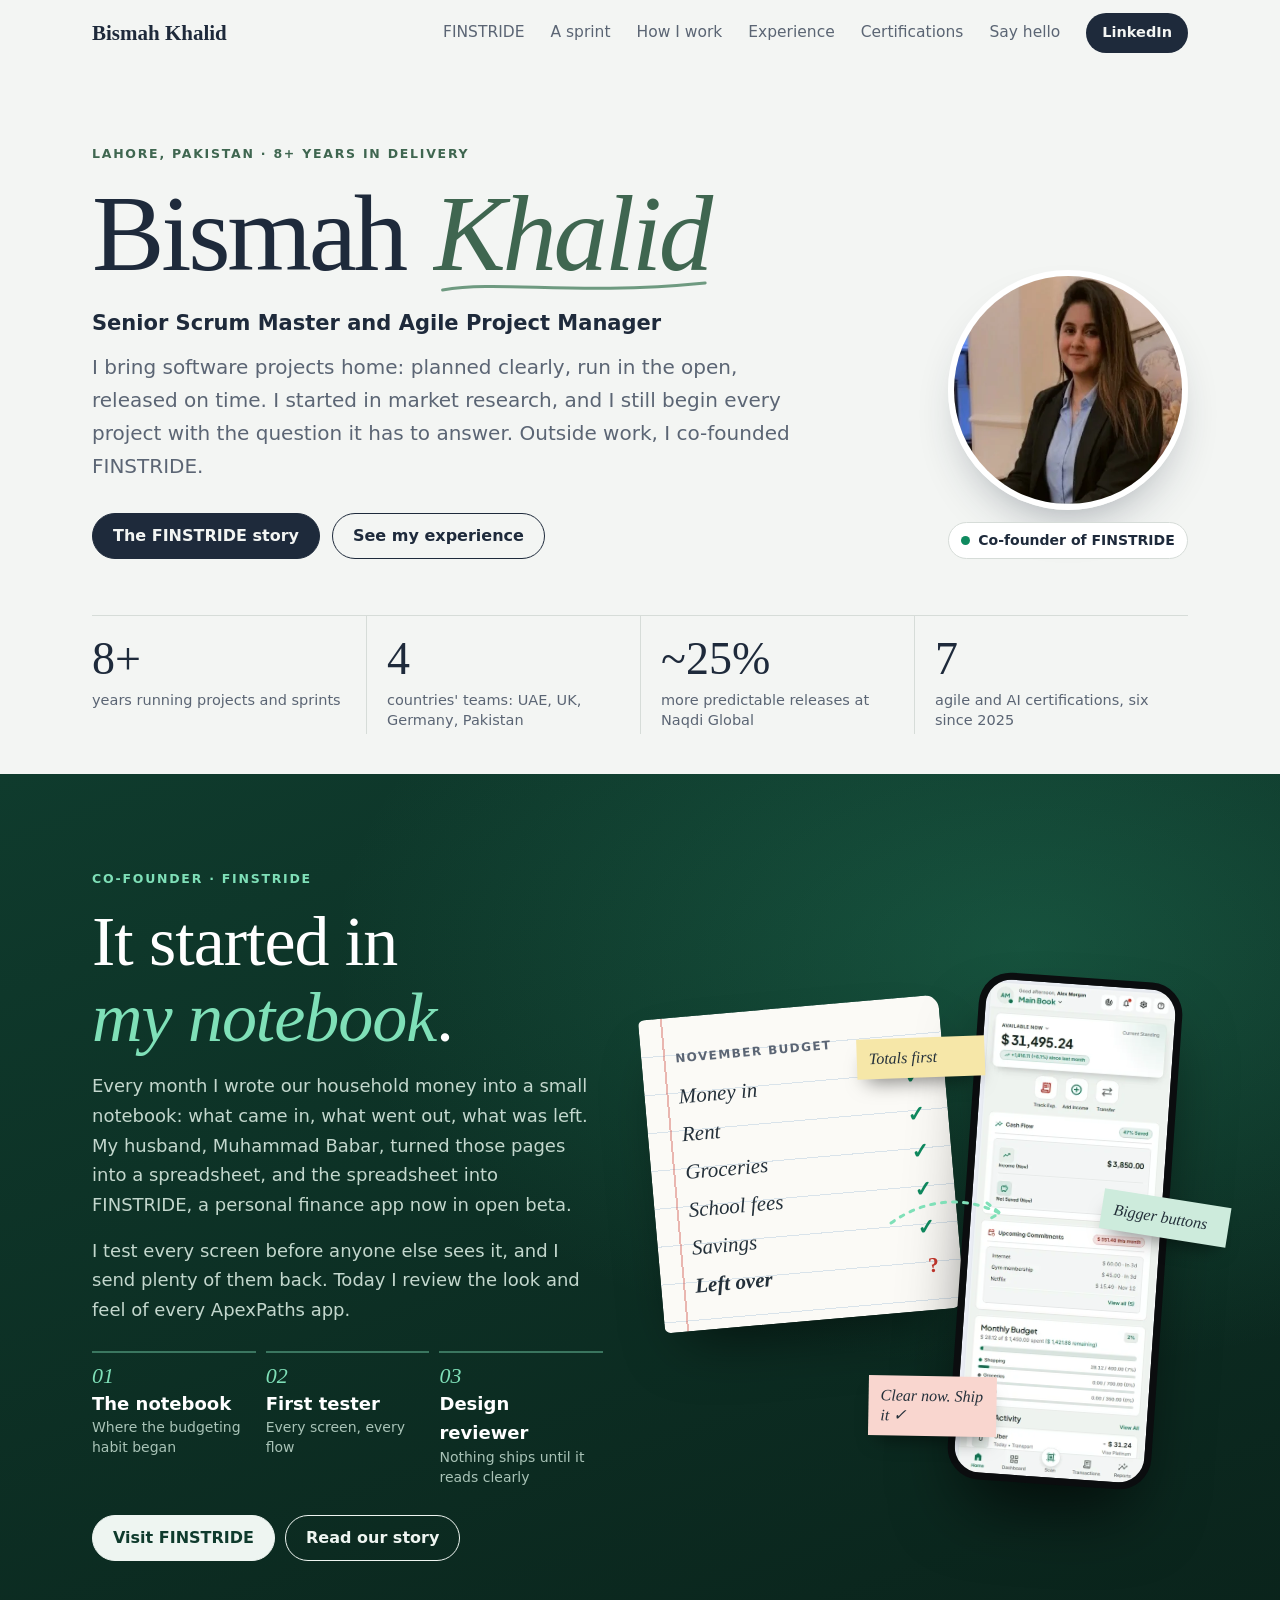
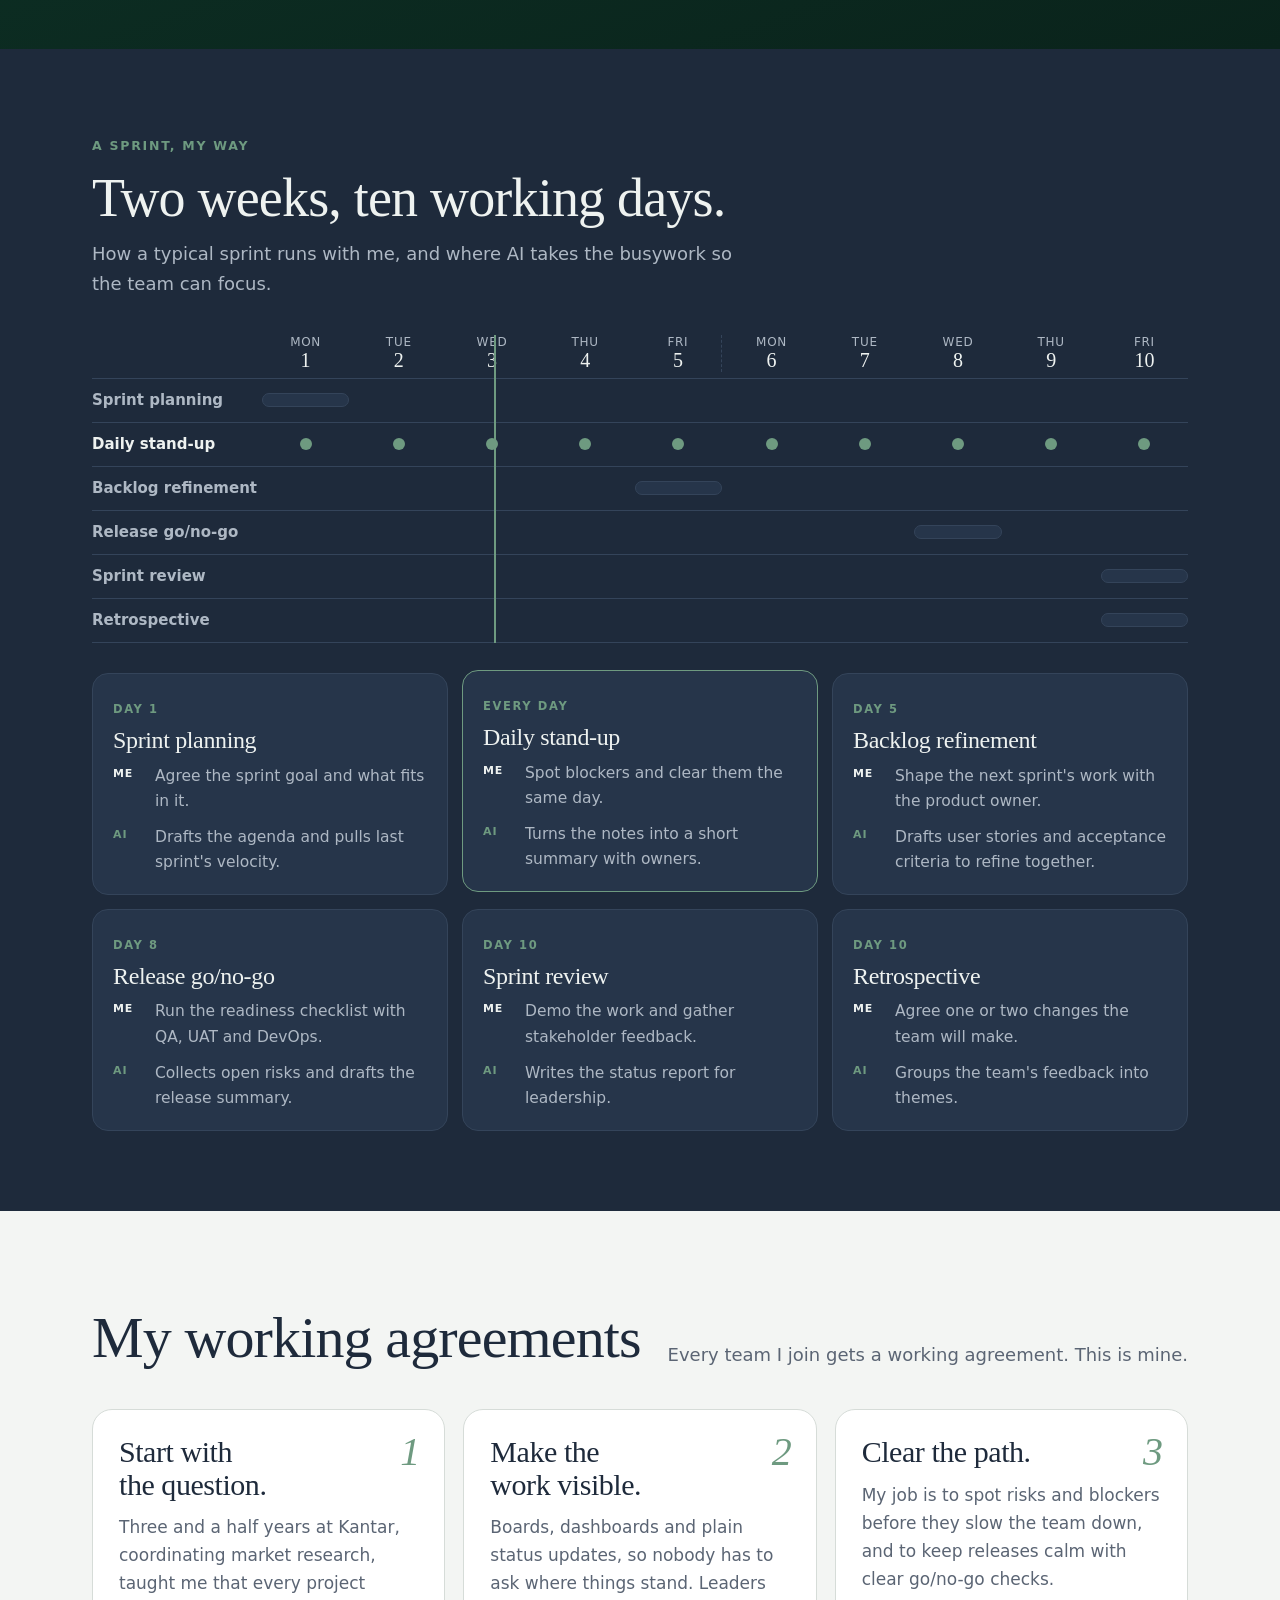
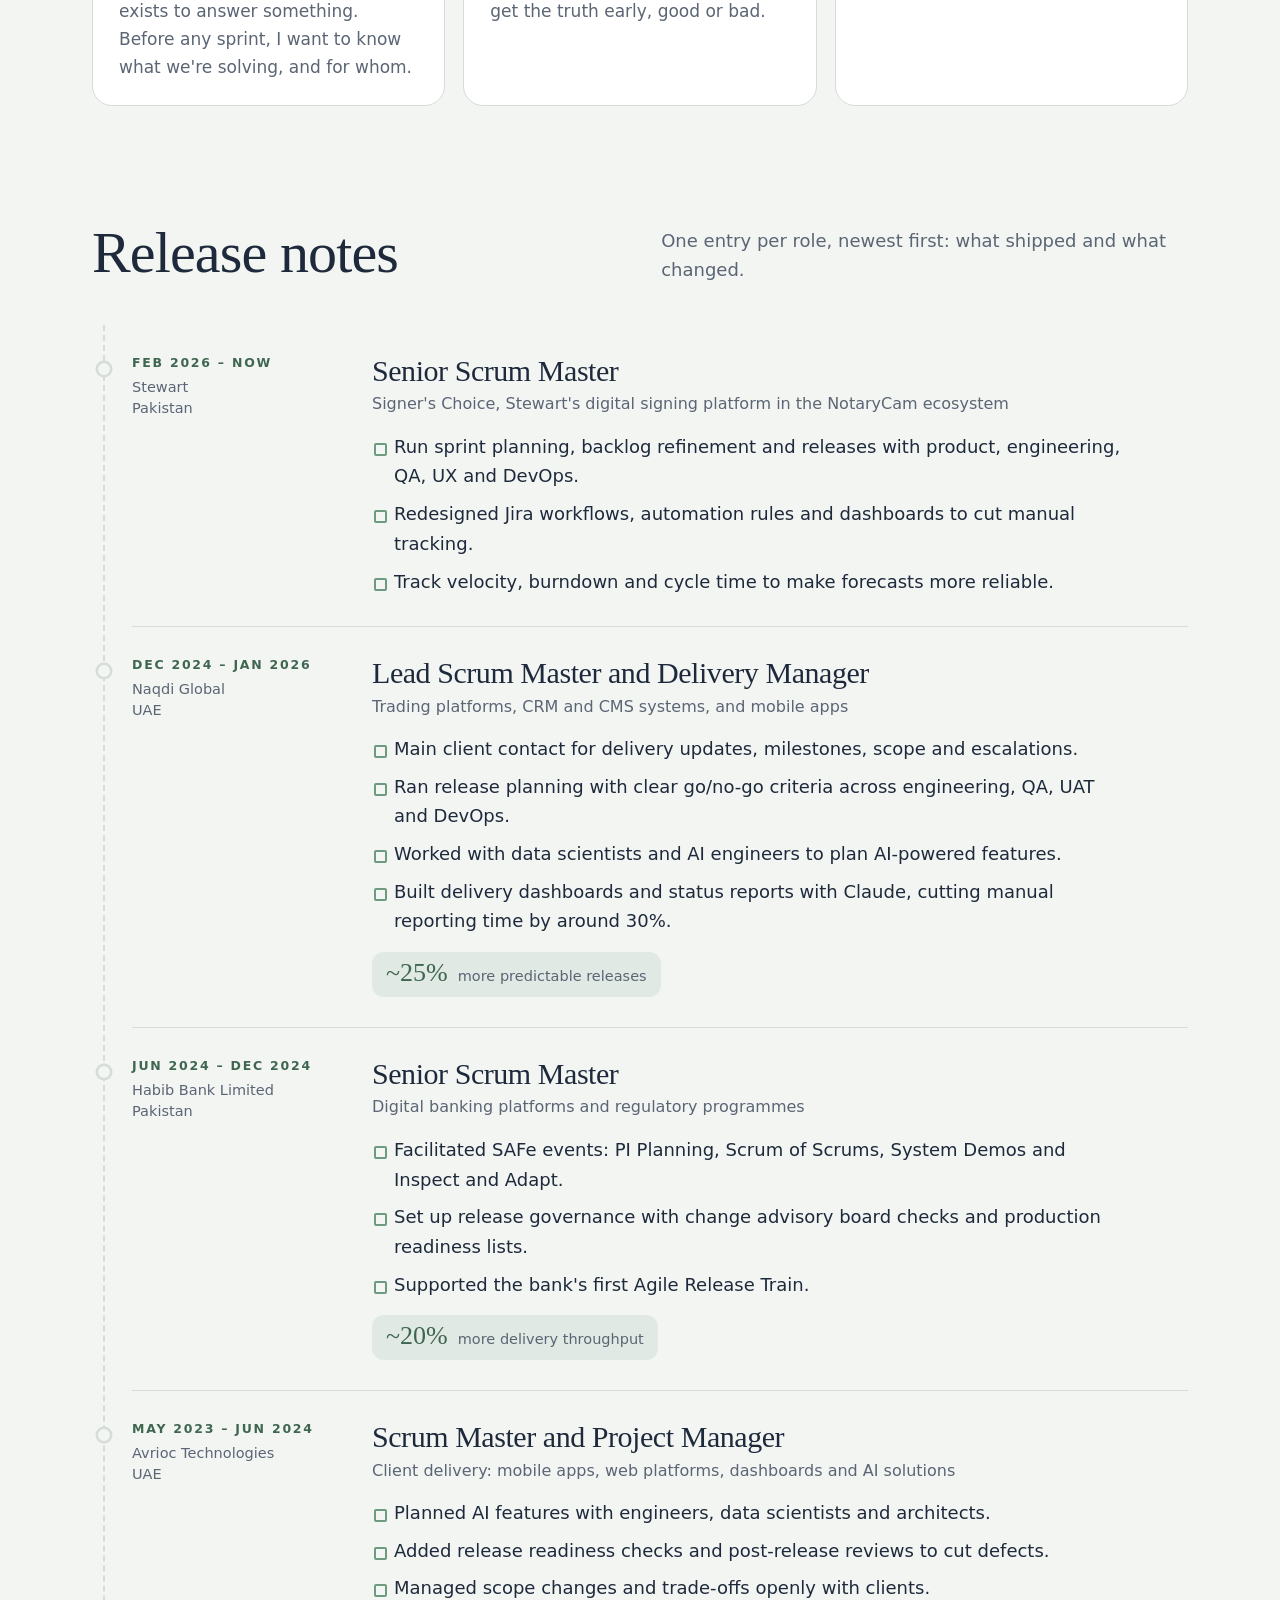
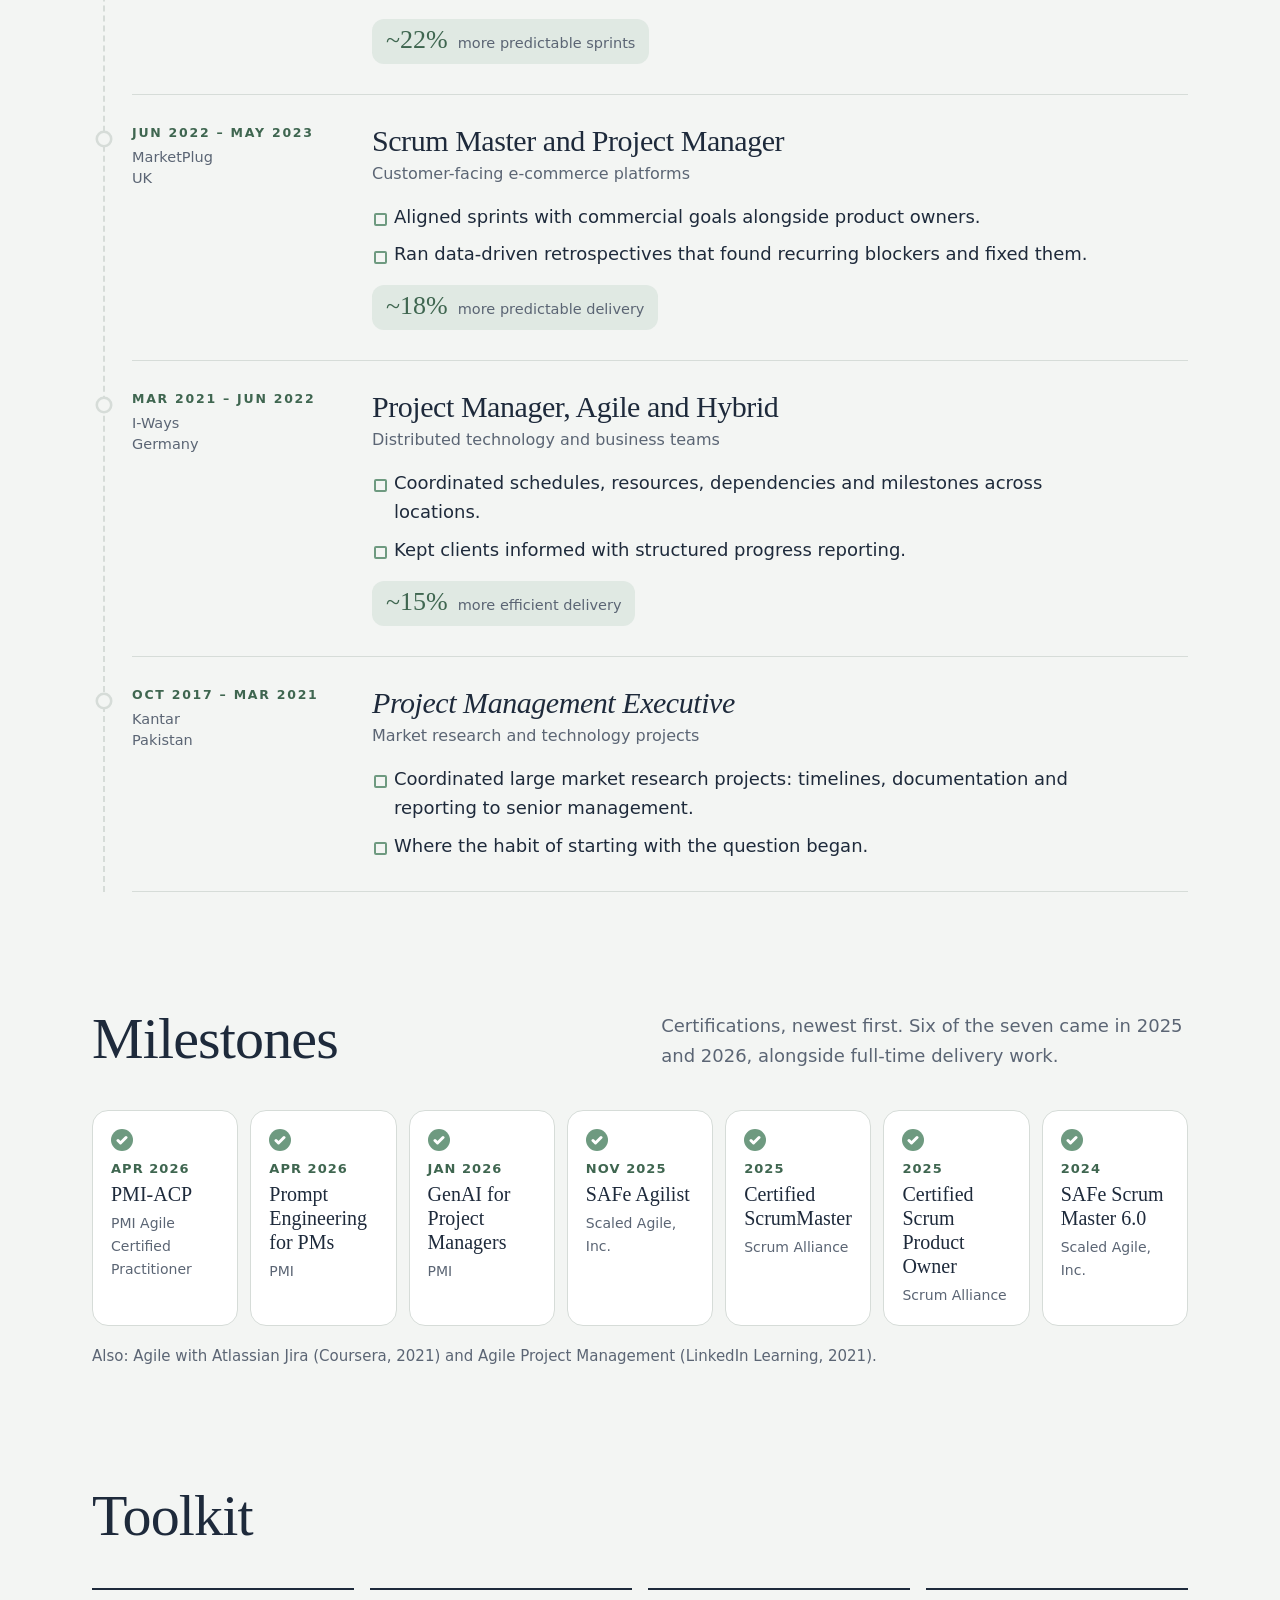
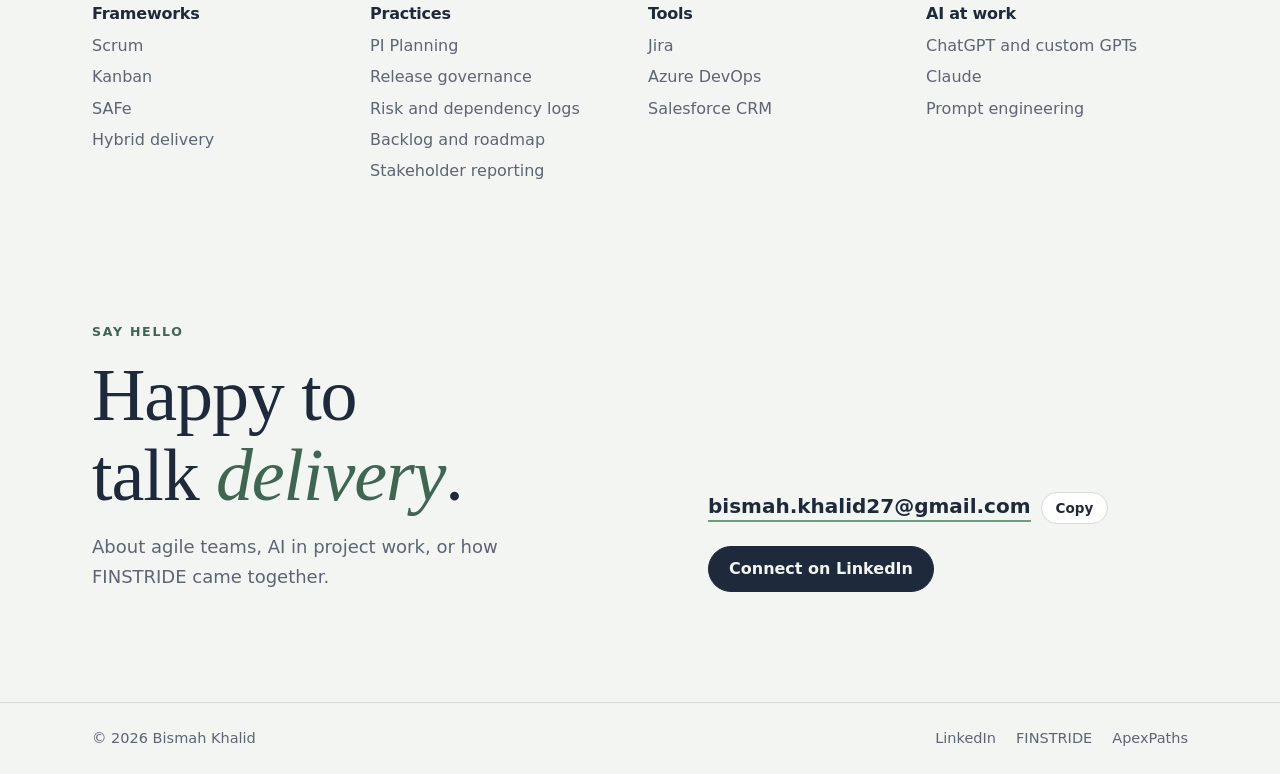
==== index.html @ 88c547c7 "Version 1.0" ====
<!doctype html><html lang="en"><head>
<meta charset="utf-8">
<meta name="viewport" content="width=device-width, initial-scale=1">
<meta http-equiv="Content-Security-Policy" content="default-src 'self'; img-src 'self' data:; style-src 'self' 'unsafe-inline' https://fonts.googleapis.com; font-src https://fonts.gstatic.com; script-src 'self'; base-uri 'none'; form-action 'none'">
<meta name="referrer" content="strict-origin-when-cross-origin">
<title>Bismah Khalid · Senior Scrum Master and Agile Project Manager</title>
<meta name="description" content="Senior Scrum Master and Agile Project Manager with 8+ years delivering software projects for teams in the UAE, UK, Germany and Pakistan. Co-founder of FINSTRIDE.">
<link rel="canonical" href="https://bismahkhalid.github.io/">
<meta property="og:type" content="profile">
<meta property="og:title" content="Bismah Khalid · Senior Scrum Master and Agile Project Manager">
<meta property="og:description" content="Senior Scrum Master and Agile Project Manager with 8+ years delivering software projects for teams in the UAE, UK, Germany and Pakistan. Co-founder of FINSTRIDE.">
<meta property="og:url" content="https://bismahkhalid.github.io/">
<meta property="og:image" content="https://bismahkhalid.github.io/img/bismah.webp">
<meta property="og:image:alt" content="Bismah Khalid">
<meta name="twitter:card" content="summary">
<link rel="icon" type="image/svg+xml" href="/favicon.svg">
<link rel="preconnect" href="https://fonts.googleapis.com">
<link href="https://fonts.googleapis.com/css2?family=Newsreader:opsz,wght@6..72,400..700&family=Source+Sans+3:wght@400..700&display=swap" rel="stylesheet">
<link rel="stylesheet" href="/css/site.css?v=2">
<script type="application/ld+json">{"@context":"https://schema.org","@type":"Person","name":"Bismah Khalid","jobTitle":"Senior Scrum Master and Agile Project Manager","url":"https://bismahkhalid.github.io/","address":{"@type":"PostalAddress","addressLocality":"Lahore","addressCountry":"PK"},"sameAs":["https://www.linkedin.com/in/bismah-khalid","https://apexpaths.co"]}</script>
</head>
<body>
<a class="skip" href="#top">Skip to content</a>
<header class="nav" id="nav"><div class="wrap">
  <a class="me" href="#top">Bismah Khalid</a>
  <nav class="links" aria-label="Main">
    <a href="#finstride">FINSTRIDE</a><a href="#sprint">A sprint</a><a href="#how">How I work</a><a href="#roles">Experience</a><a href="#milestones">Certifications</a><a href="#contact">Say hello</a>
    <a class="pill" href="https://www.linkedin.com/in/bismah-khalid" target="_blank" rel="noopener">LinkedIn</a>
  </nav>
</div></header>

<main id="top">
<section class="hero"><div class="wrap">
  <div class="hero-grid">
    <div>
      <span class="lab eyebrow">Lahore, Pakistan · 8+ years in delivery</span>
      <h1><span class="w"><span>Bismah</span></span> <span class="w w2"><em>Khalid</em><svg class="pen" viewBox="0 0 300 24" aria-hidden="true" preserveAspectRatio="none"><path d="M4 16 C70 6 150 22 296 9"/></svg></span></h1>
      <div class="role">Senior Scrum Master and Agile Project Manager</div>
      <p class="lede">I bring software projects home: planned clearly, run in the open, released on time. I started in market research, and I still begin every project with the question it has to answer. Outside work, I co-founded FINSTRIDE.</p>
      <div class="cta"><a class="btn solid" href="#finstride">The FINSTRIDE story</a><a class="btn" href="#roles">See my experience</a></div>
    </div>
    <figure class="portrait"><img src="/img/bismah.webp" alt="Bismah Khalid" width="400" height="400"><figcaption><a class="cof" href="#finstride"><i></i>Co-founder of FINSTRIDE</a></figcaption></figure>
  </div>
  <div class="stats">
    <div class="stat"><b data-n="8" data-suf="+">8+</b><span>years running projects and sprints</span></div>
    <div class="stat"><b data-n="4">4</b><span>countries' teams: UAE, UK, Germany, Pakistan</span></div>
    <div class="stat"><b data-n="25" data-pre="~" data-suf="%">~25%</b><span>more predictable releases at Naqdi Global</span></div>
    <div class="stat"><b data-n="7">7</b><span>agile and AI certifications, six since 2025</span></div>
  </div>
</div></section>

<section class="spot watch" id="finstride"><div class="wrap">
  <div class="spot-grid">
    <div class="spot-txt">
      <span class="lab">Co-founder · FINSTRIDE</span>
      <h2>It started in <em>my notebook</em>.</h2>
      <p>Every month I wrote our household money into a small notebook: what came in, what went out, what was left. My husband, Muhammad Babar, turned those pages into a spreadsheet, and the spreadsheet into FINSTRIDE, a personal finance app now in open beta.</p>
      <p>I test every screen before anyone else sees it, and I send plenty of them back. Today I review the look and feel of every ApexPaths app.</p>
      <ol class="steps">
        <li><b>The notebook</b><span>Where the budgeting habit began</span></li>
        <li><b>First tester</b><span>Every screen, every flow</span></li>
        <li><b>Design reviewer</b><span>Nothing ships until it reads clearly</span></li>
      </ol>
      <div class="row"><a class="btn light solid" href="https://apexpaths.co/finstride" target="_blank" rel="noopener">Visit FINSTRIDE</a><a class="btn light" href="https://apexpaths.co/story" target="_blank" rel="noopener">Read our story</a></div>
    </div>
    <div class="scene" aria-label="A handwritten budget notebook next to the FINSTRIDE app with review notes">
      <div class="page">
        <span class="pt">November budget</span>
        <div class="ln"><span>Money in</span><span>✓</span></div>
        <div class="ln"><span>Rent</span><span>✓</span></div>
        <div class="ln"><span>Groceries</span><span>✓</span></div>
        <div class="ln"><span>School fees</span><span>✓</span></div>
        <div class="ln"><span>Savings</span><span>✓</span></div>
        <div class="ln tot"><span>Left over</span><span>?</span></div>
      </div>
      <div class="arrow" aria-hidden="true"><svg viewBox="0 0 120 40"><path d="M4 30 C40 4 80 4 112 20"/><path d="M100 10 L113 20 L99 28"/></svg></div>
      <div class="ph"><img src="/img/phone.webp" alt="FINSTRIDE home screen on a phone" width="420" height="1093" loading="lazy">
        <span class="st s1">Totals first</span>
        <span class="st s2">Bigger buttons</span>
        <span class="st s3">Clear now. Ship it ✓</span>
      </div>
    </div>
  </div>
</div></section>

<section class="sprint-band watch" id="sprint"><div class="wrap">
  <span class="lab eyebrow">A sprint, my way</span>
  <h2>Two weeks, ten working days.</h2>
  <p class="lead">How a typical sprint runs with me, and where AI takes the busywork so the team can focus.</p>
  <div class="track" aria-hidden="true">
    <div class="days"><span class="tl"></span><div class="tcells"><span>Mon<b>1</b></span><span>Tue<b>2</b></span><span>Wed<b>3</b></span><span>Thu<b>4</b></span><span>Fri<b>5</b></span><span>Mon<b>6</b></span><span>Tue<b>7</b></span><span>Wed<b>8</b></span><span>Thu<b>9</b></span><span>Fri<b>10</b></span></div></div>
    <div class="trow" data-k="plan" data-from="1" data-to="1"><span class="tl">Sprint planning</span><div class="tcells"><i class="bar" style="grid-column:1/2"></i></div></div>
<div class="trow" data-k="stand" data-from="1" data-to="10"><span class="tl">Daily stand-up</span><div class="tcells"><i class="dot" style="grid-column:1"></i><i class="dot" style="grid-column:2"></i><i class="dot" style="grid-column:3"></i><i class="dot" style="grid-column:4"></i><i class="dot" style="grid-column:5"></i><i class="dot" style="grid-column:6"></i><i class="dot" style="grid-column:7"></i><i class="dot" style="grid-column:8"></i><i class="dot" style="grid-column:9"></i><i class="dot" style="grid-column:10"></i></div></div>
<div class="trow" data-k="refine" data-from="5" data-to="5"><span class="tl">Backlog refinement</span><div class="tcells"><i class="bar" style="grid-column:5/6"></i></div></div>
<div class="trow" data-k="release" data-from="8" data-to="8"><span class="tl">Release go/no-go</span><div class="tcells"><i class="bar" style="grid-column:8/9"></i></div></div>
<div class="trow" data-k="review" data-from="10" data-to="10"><span class="tl">Sprint review</span><div class="tcells"><i class="bar" style="grid-column:10/11"></i></div></div>
<div class="trow" data-k="retro" data-from="10" data-to="10"><span class="tl">Retrospective</span><div class="tcells"><i class="bar" style="grid-column:10/11"></i></div></div>
    <div class="now" id="now"></div>
  </div>
  <div class="evs">
<article class="ev" data-k="plan"><span class="lab">Day 1</span><h3>Sprint planning</h3><p><b>Me</b>Agree the sprint goal and what fits in it.</p><p class="ai"><b>AI</b>Drafts the agenda and pulls last sprint's velocity.</p></article>
<article class="ev" data-k="stand"><span class="lab">Every day</span><h3>Daily stand-up</h3><p><b>Me</b>Spot blockers and clear them the same day.</p><p class="ai"><b>AI</b>Turns the notes into a short summary with owners.</p></article>
<article class="ev" data-k="refine"><span class="lab">Day 5</span><h3>Backlog refinement</h3><p><b>Me</b>Shape the next sprint's work with the product owner.</p><p class="ai"><b>AI</b>Drafts user stories and acceptance criteria to refine together.</p></article>
<article class="ev" data-k="release"><span class="lab">Day 8</span><h3>Release go/no-go</h3><p><b>Me</b>Run the readiness checklist with QA, UAT and DevOps.</p><p class="ai"><b>AI</b>Collects open risks and drafts the release summary.</p></article>
<article class="ev" data-k="review"><span class="lab">Day 10</span><h3>Sprint review</h3><p><b>Me</b>Demo the work and gather stakeholder feedback.</p><p class="ai"><b>AI</b>Writes the status report for leadership.</p></article>
<article class="ev" data-k="retro"><span class="lab">Day 10</span><h3>Retrospective</h3><p><b>Me</b>Agree one or two changes the team will make.</p><p class="ai"><b>AI</b>Groups the team's feedback into themes.</p></article>
  </div>
</div></section>

<section class="sec" id="how"><div class="wrap">
  <div class="sec-head"><h2>My working agreements</h2><p>Every team I join gets a working agreement. This is mine.</p></div>
  <div class="agree">
    <div class="ag reveal"><h3>Start with the question.</h3><p>Three and a half years at Kantar, coordinating market research, taught me that every project exists to answer something. Before any sprint, I want to know what we're solving, and for whom.</p></div>
    <div class="ag reveal"><h3>Make the work visible.</h3><p>Boards, dashboards and plain status updates, so nobody has to ask where things stand. Leaders get the truth early, good or bad.</p></div>
    <div class="ag reveal"><h3>Clear the path.</h3><p>My job is to spot risks and blockers before they slow the team down, and to keep releases calm with clear go/no-go checks.</p></div>
  </div>
</div></section>

<section class="sec" id="roles"><div class="wrap">
  <div class="sec-head"><h2>Release notes</h2><p>One entry per role, newest first: what shipped and what changed.</p></div>
  <div class="rel" id="rel"><div class="rail-fill" id="relFill"></div>
    <article class="r reveal"><span class="mk"></span><div class="when"><span class="lab">Feb 2026 – now</span><small>Stewart<br>Pakistan</small></div><div>
      <h3>Senior Scrum Master</h3><div class="co">Signer's Choice, Stewart's digital signing platform in the NotaryCam ecosystem</div>
      <ul><li>Run sprint planning, backlog refinement and releases with product, engineering, QA, UX and DevOps.</li><li>Redesigned Jira workflows, automation rules and dashboards to cut manual tracking.</li><li>Track velocity, burndown and cycle time to make forecasts more reliable.</li></ul></div></article>
    <article class="r reveal"><span class="mk"></span><div class="when"><span class="lab">Dec 2024 – Jan 2026</span><small>Naqdi Global<br>UAE</small></div><div>
      <h3>Lead Scrum Master and Delivery Manager</h3><div class="co">Trading platforms, CRM and CMS systems, and mobile apps</div>
      <ul><li>Main client contact for delivery updates, milestones, scope and escalations.</li><li>Ran release planning with clear go/no-go criteria across engineering, QA, UAT and DevOps.</li><li>Worked with data scientists and AI engineers to plan AI-powered features.</li><li>Built delivery dashboards and status reports with Claude, cutting manual reporting time by around 30%.</li></ul>
      <div class="out"><b>~25%</b><span>more predictable releases</span></div></div></article>
    <article class="r reveal"><span class="mk"></span><div class="when"><span class="lab">Jun 2024 – Dec 2024</span><small>Habib Bank Limited<br>Pakistan</small></div><div>
      <h3>Senior Scrum Master</h3><div class="co">Digital banking platforms and regulatory programmes</div>
      <ul><li>Facilitated SAFe events: PI Planning, Scrum of Scrums, System Demos and Inspect and Adapt.</li><li>Set up release governance with change advisory board checks and production readiness lists.</li><li>Supported the bank's first Agile Release Train.</li></ul>
      <div class="out"><b>~20%</b><span>more delivery throughput</span></div></div></article>
    <article class="r reveal"><span class="mk"></span><div class="when"><span class="lab">May 2023 – Jun 2024</span><small>Avrioc Technologies<br>UAE</small></div><div>
      <h3>Scrum Master and Project Manager</h3><div class="co">Client delivery: mobile apps, web platforms, dashboards and AI solutions</div>
      <ul><li>Planned AI features with engineers, data scientists and architects.</li><li>Added release readiness checks and post-release reviews to cut defects.</li><li>Managed scope changes and trade-offs openly with clients.</li></ul>
      <div class="out"><b>~22%</b><span>more predictable sprints</span></div></div></article>
    <article class="r reveal"><span class="mk"></span><div class="when"><span class="lab">Jun 2022 – May 2023</span><small>MarketPlug<br>UK</small></div><div>
      <h3>Scrum Master and Project Manager</h3><div class="co">Customer-facing e-commerce platforms</div>
      <ul><li>Aligned sprints with commercial goals alongside product owners.</li><li>Ran data-driven retrospectives that found recurring blockers and fixed them.</li></ul>
      <div class="out"><b>~18%</b><span>more predictable delivery</span></div></div></article>
    <article class="r reveal"><span class="mk"></span><div class="when"><span class="lab">Mar 2021 – Jun 2022</span><small>I-Ways<br>Germany</small></div><div>
      <h3>Project Manager, Agile and Hybrid</h3><div class="co">Distributed technology and business teams</div>
      <ul><li>Coordinated schedules, resources, dependencies and milestones across locations.</li><li>Kept clients informed with structured progress reporting.</li></ul>
      <div class="out"><b>~15%</b><span>more efficient delivery</span></div></div></article>
    <article class="r root reveal"><span class="mk"></span><div class="when"><span class="lab">Oct 2017 – Mar 2021</span><small>Kantar<br>Pakistan</small></div><div>
      <h3>Project Management Executive</h3><div class="co">Market research and technology projects</div>
      <ul><li>Coordinated large market research projects: timelines, documentation and reporting to senior management.</li><li>Where the habit of starting with the question began.</li></ul></div></article>
  </div>
</div></section>

<section class="sec" id="milestones"><div class="wrap">
  <div class="sec-head"><h2>Milestones</h2><p>Certifications, newest first. Six of the seven came in 2025 and 2026, alongside full-time delivery work.</p></div>
  <div class="ms watch">
    <div class="m"><span class="chk"><svg viewBox="0 0 12 12"><path d="M2 6.5l2.5 2.5L10 3.5"/></svg></span><span class="yr">APR 2026</span><strong>PMI-ACP</strong><span>PMI Agile Certified Practitioner</span></div>
    <div class="m"><span class="chk"><svg viewBox="0 0 12 12"><path d="M2 6.5l2.5 2.5L10 3.5"/></svg></span><span class="yr">APR 2026</span><strong>Prompt Engineering for PMs</strong><span>PMI</span></div>
    <div class="m"><span class="chk"><svg viewBox="0 0 12 12"><path d="M2 6.5l2.5 2.5L10 3.5"/></svg></span><span class="yr">JAN 2026</span><strong>GenAI for Project Managers</strong><span>PMI</span></div>
    <div class="m"><span class="chk"><svg viewBox="0 0 12 12"><path d="M2 6.5l2.5 2.5L10 3.5"/></svg></span><span class="yr">NOV 2025</span><strong>SAFe Agilist</strong><span>Scaled Agile, Inc.</span></div>
    <div class="m"><span class="chk"><svg viewBox="0 0 12 12"><path d="M2 6.5l2.5 2.5L10 3.5"/></svg></span><span class="yr">2025</span><strong>Certified ScrumMaster</strong><span>Scrum Alliance</span></div>
    <div class="m"><span class="chk"><svg viewBox="0 0 12 12"><path d="M2 6.5l2.5 2.5L10 3.5"/></svg></span><span class="yr">2025</span><strong>Certified Scrum Product Owner</strong><span>Scrum Alliance</span></div>
    <div class="m"><span class="chk"><svg viewBox="0 0 12 12"><path d="M2 6.5l2.5 2.5L10 3.5"/></svg></span><span class="yr">2024</span><strong>SAFe Scrum Master 6.0</strong><span>Scaled Agile, Inc.</span></div>
  </div>
  <p class="more-c">Also: Agile with Atlassian Jira (Coursera, 2021) and Agile Project Management (LinkedIn Learning, 2021).</p>
</div></section>

<section class="sec" id="toolkit"><div class="wrap">
  <div class="sec-head"><h2>Toolkit</h2></div>
  <div class="tools reveal">
    <div><h3>Frameworks</h3><ul><li>Scrum</li><li>Kanban</li><li>SAFe</li><li>Hybrid delivery</li></ul></div>
    <div><h3>Practices</h3><ul><li>PI Planning</li><li>Release governance</li><li>Risk and dependency logs</li><li>Backlog and roadmap</li><li>Stakeholder reporting</li></ul></div>
    <div><h3>Tools</h3><ul><li>Jira</li><li>Azure DevOps</li><li>Salesforce CRM</li></ul></div>
    <div><h3>AI at work</h3><ul><li>ChatGPT and custom GPTs</li><li>Claude</li><li>Prompt engineering</li></ul></div>
  </div>
</div></section>

<section class="contact" id="contact"><div class="wrap grid">
  <div>
    <span class="lab eyebrow">Say hello</span>
    <h2>Happy to talk <em>delivery</em>.</h2>
    <p>About agile teams, AI in project work, or how FINSTRIDE came together.</p>
  </div>
  <div>
    <div class="mail"><code id="mail">bismah.khalid27@gmail.com</code><button class="copy" id="copy" type="button">Copy</button></div>
    <div class="row-c"><a class="btn solid" href="https://www.linkedin.com/in/bismah-khalid" target="_blank" rel="noopener">Connect on LinkedIn</a></div>
  </div>
</div></section>
</main>

<footer><div class="wrap"><span>© 2026 Bismah Khalid</span><nav><a href="https://www.linkedin.com/in/bismah-khalid" target="_blank" rel="noopener">LinkedIn</a><a href="https://apexpaths.co/finstride" target="_blank" rel="noopener">FINSTRIDE</a><a href="https://apexpaths.co" target="_blank" rel="noopener">ApexPaths</a></nav></div></footer>
<script src="/js/site.js?v=2" defer></script>
</body></html>
---- css/site.css ----
/* Layout: research notebook + delivery. Hero, FINSTRIDE spotlight, a sprint timeline, working agreements, release notes, milestones, toolkit, say hello. */
:root{
  --paper:#F3F5F3; --card:#FFFFFF; --ink:#1E2A3B; --muted:#5B6574; --line:#D6DCD8;
  --sage:#6E9A80; --sage-t:#3F6650; --tint:rgba(110,154,128,.14);
  --band:#1E2A3B; --band-ink:#EEF2F0; --band-muted:#AEB8C4; --band-line:#34445A; --band-card:#26354A;
  --fin:#0F8A5F;
  --serif:"Newsreader",Georgia,"Times New Roman",serif;
  --sans:"Source Sans 3","Segoe UI",system-ui,sans-serif;
}
@media (prefers-color-scheme:dark){:root:not([data-theme="light"]){
  --paper:#12171E; --card:#1A212B; --ink:#E7ECEA; --muted:#A4AEBA; --line:#2B3541;
  --sage:#86B399; --sage-t:#9CC7AE; --tint:rgba(134,179,153,.14);
  --band:#0C1117; --band-ink:#EEF2F0; --band-muted:#A4AEBA; --band-line:#2B3541; --band-card:#161D26;
  --fin:#34B585; color-scheme:dark}}
:root[data-theme="dark"]{
  --paper:#12171E; --card:#1A212B; --ink:#E7ECEA; --muted:#A4AEBA; --line:#2B3541;
  --sage:#86B399; --sage-t:#9CC7AE; --tint:rgba(134,179,153,.14);
  --band:#0C1117; --band-ink:#EEF2F0; --band-muted:#A4AEBA; --band-line:#2B3541; --band-card:#161D26;
  --fin:#34B585; color-scheme:dark}

body{margin:0}
[hidden]{display:none!important}
.skip{position:absolute;left:12px;top:-60px;z-index:50;background:var(--ink);color:var(--paper);padding:10px 16px;border-radius:999px;font-weight:600;text-decoration:none}
.skip:focus{top:12px}

*{box-sizing:border-box}
body{background:var(--paper);color:var(--ink);font:400 18px/1.65 var(--sans);-webkit-font-smoothing:antialiased;overflow-x:clip}
a{color:inherit}
img{max-width:100%;height:auto;display:block}
h1,h2,h3{font-family:var(--serif);margin:0;font-weight:500;letter-spacing:-.015em;line-height:1.08;text-wrap:balance}
p{margin:0}
.wrap{max-width:1160px;margin:0 auto;padding-left:max(16px,env(safe-area-inset-left,0px));padding-right:max(16px,env(safe-area-inset-right,0px))}
@media (min-width:700px){.wrap{padding-left:max(32px,env(safe-area-inset-left,0px));padding-right:max(32px,env(safe-area-inset-right,0px))}}
.lab{font:600 12.5px/1.3 var(--sans);letter-spacing:.14em;text-transform:uppercase}
.eyebrow{color:var(--sage-t)}
:focus-visible{outline:3px solid var(--sage);outline-offset:3px;border-radius:4px}

/* nav */
body::before{content:"";position:fixed;inset:0 0 auto;height:env(safe-area-inset-top,0px);z-index:10;background:var(--paper)}
.nav{position:sticky;top:env(safe-area-inset-top,0px);z-index:9;background:color-mix(in srgb,var(--paper) 90%,transparent);backdrop-filter:blur(8px);border-bottom:1px solid transparent;transition:border-color .2s}
.nav.scrolled{border-bottom-color:var(--line)}
.nav .wrap{display:flex;align-items:center;gap:24px;height:66px}
.nav .me{font:600 21px var(--serif);text-decoration:none}
.nav .links{margin-left:auto;display:flex;align-items:center;gap:26px;font-size:15.5px}
.nav .links a{text-decoration:none;color:var(--muted)}.nav .links a:hover{color:var(--ink)}
.pill{display:inline-flex;align-items:center;background:var(--ink);color:var(--paper)!important;border-radius:999px;padding:8px 16px;font-weight:600;font-size:14.5px;text-decoration:none}
@media (max-width:760px){.nav .links a:not(.pill){display:none}}

/* hero */
.hero{padding-block:70px 40px}
.hero-grid{display:grid;grid-template-columns:1fr 240px;gap:48px;align-items:end}
.hero h1{font-size:clamp(54px,8.5vw,112px);font-weight:400;letter-spacing:-.03em;line-height:.98;margin-top:14px}
.hero h1 em{font-style:italic;color:var(--sage-t)}
.role{font:600 clamp(18px,2vw,21px)/1.4 var(--sans);margin-top:22px}
.hero p.lede{color:var(--muted);font-size:clamp(18px,1.9vw,20px);max-width:56ch;margin-top:12px}
.cta{display:flex;flex-wrap:wrap;gap:12px;margin-top:30px}
.btn{display:inline-flex;align-items:center;gap:8px;font:600 16px/1 var(--sans);padding:14px 20px;border-radius:999px;text-decoration:none;border:1.5px solid var(--ink);transition:transform .15s}
.btn:hover{transform:translateY(-2px)}
.btn.solid{background:var(--ink);color:var(--paper)}
.portrait{margin:0;max-width:240px;width:100%}
.portrait img{width:100%;aspect-ratio:1/1;object-fit:cover;border-radius:50%;border:6px solid var(--card);box-shadow:0 24px 50px -24px rgba(30,42,59,.45)}
.portrait figcaption{text-align:center;color:var(--muted);font-size:13.5px;margin-top:12px}
.stats{display:grid;grid-template-columns:repeat(4,1fr);gap:0;margin-top:56px;border-top:1px solid var(--line)}
.stat{padding:20px 20px 4px 0;min-width:0}
.stat+.stat{padding-left:20px;border-left:1px solid var(--line)}
.stat b{display:block;font:500 clamp(34px,4vw,46px)/1 var(--serif);font-variant-numeric:tabular-nums}
.stat span{display:block;color:var(--muted);font-size:14.5px;margin-top:8px;line-height:1.4}
@media (max-width:860px){.hero-grid{grid-template-columns:1fr}.portrait{max-width:170px;order:-1}.stats{grid-template-columns:1fr 1fr}.stat:nth-child(3){padding-left:0;border-left:0}.stat:nth-child(n+3){border-top:1px solid var(--line)}}

/* sprint */
.sprint-band{background:var(--band);color:var(--band-ink)}
.sprint-band .wrap{padding-block:80px}
.sprint-band .eyebrow{color:var(--sage)}
.sprint-band h2{font-size:clamp(34px,4.6vw,54px);margin-top:10px}
.sprint-band .lead{color:var(--band-muted);max-width:58ch;margin-top:12px}
.track{position:relative;margin-top:36px;--lw:170px}
.trow,.days{display:grid;grid-template-columns:var(--lw) 1fr;align-items:center;min-height:44px}
.days{color:var(--band-muted);font-size:12px;letter-spacing:.06em;text-transform:uppercase;border-bottom:1px solid var(--band-line);padding-bottom:6px}
.tcells{display:grid;grid-template-columns:repeat(10,1fr);gap:6px;align-items:center;height:100%}
.days .tcells span{text-align:center;line-height:1.2}
.days .tcells b{display:block;font:500 20px var(--serif);color:var(--band-ink);letter-spacing:0}
.days .tcells span:nth-child(5){border-right:1px dashed var(--band-line)}
.trow{border-bottom:1px solid var(--band-line)}
.trow .tl{font-weight:600;font-size:15px;color:var(--band-muted);transition:color .3s}
.trow.on .tl{color:var(--band-ink)}
.bar{height:14px;border-radius:8px;background:var(--band-card);border:1px solid var(--band-line);display:flex;align-items:center;padding:0 10px;font:600 12px var(--sans);font-style:normal;color:var(--band-muted);white-space:nowrap;overflow:hidden;transition:background .3s,color .3s,border-color .3s}
.bar span{overflow:hidden;text-overflow:ellipsis}
.dot{width:12px;height:12px;border-radius:50%;justify-self:center;background:var(--band-line);transition:background .3s}
.trow.on .bar{background:var(--sage);border-color:var(--sage);color:#12171E}
.trow.on .dot{background:var(--sage)}
.now{position:absolute;top:0;bottom:0;width:2px;background:var(--sage);left:calc(var(--lw) + (100% - var(--lw)) * ((var(--d,0) - .5) / 10));opacity:0;transition:left .6s ease,opacity .3s}
.sprint-band.seen .now{opacity:1}
.evs{display:grid;grid-template-columns:repeat(3,1fr);gap:14px;margin-top:30px}
.ev{background:var(--band-card);border:1px solid var(--band-line);border-radius:16px;padding:18px 20px;min-width:0;transition:border-color .3s,transform .3s}
.ev.on{border-color:var(--sage);transform:translateY(-3px)}
.ev .lab{color:var(--sage);font-size:11.5px}
.ev h3{font-size:24px;margin-top:6px}
.ev p{margin-top:10px;font-size:15.5px;color:var(--band-muted);display:grid;grid-template-columns:34px 1fr;gap:8px}
.ev p b{font:700 11px/1.9 var(--sans);letter-spacing:.08em;text-transform:uppercase;color:var(--band-ink)}
.ev p.ai b{color:var(--sage)}
@media (max-width:900px){.track{display:none}.evs{grid-template-columns:1fr 1fr}}
@media (max-width:560px){.evs{grid-template-columns:1fr}}

/* sections */
.sec{padding-block:96px 20px}
.sec-head{display:flex;justify-content:space-between;align-items:end;gap:20px;flex-wrap:wrap;margin-bottom:40px}
.sec-head h2{font-size:clamp(36px,5vw,58px)}
.sec-head p{color:var(--muted);max-width:46ch}

/* working agreements */
.agree{display:grid;grid-template-columns:repeat(3,1fr);gap:18px;counter-reset:a}
.ag{background:var(--card);border:1px solid var(--line);border-radius:20px;padding:26px 26px 24px;position:relative;min-width:0}
.ag::before{counter-increment:a;content:counter(a);position:absolute;top:22px;right:24px;font:italic 500 40px/1 var(--serif);color:var(--sage)}
.ag h3{font-size:clamp(24px,2.6vw,30px);max-width:16ch}
.ag p{color:var(--muted);margin-top:12px;font-size:17px}
.reveal{transition:transform .7s cubic-bezier(.2,.7,.2,1),opacity .7s}
.js .reveal:not(.seen){transform:translateY(16px)}
@media (max-width:900px){.agree{grid-template-columns:1fr}}

/* release notes */
.rel{border-top:1px solid var(--line)}
.r{display:grid;grid-template-columns:200px 1fr;gap:10px 40px;padding-block:30px;border-bottom:1px solid var(--line)}
.r .when .lab{display:block;color:var(--sage-t)}
.r .when small{display:block;color:var(--muted);font-size:14.5px;margin-top:6px;line-height:1.45}
.r h3{font-size:clamp(24px,2.6vw,30px)}
.r .co{color:var(--muted);font-size:16px;margin-top:4px}
.r ul{margin:14px 0 0;padding:0;list-style:none;display:flex;flex-direction:column;gap:8px;max-width:66ch}
.r li{padding-left:22px;position:relative}
.r li::before{content:"";position:absolute;left:2px;top:.62em;width:9px;height:9px;border-radius:2px;border:2px solid var(--sage)}
.out{display:inline-flex;align-items:baseline;gap:10px;margin-top:16px;background:var(--tint);border-radius:12px;padding:8px 14px}
.out b{font:500 26px/1 var(--serif);color:var(--sage-t)}
.out span{font-size:14.5px;color:var(--muted)}
.r.root h3{font-style:italic}
@media (max-width:760px){.r{grid-template-columns:1fr}}

/* milestones */
.ms{position:relative;display:grid;grid-template-columns:repeat(7,1fr);gap:12px}
@media (max-width:1060px){.ms{grid-template-columns:repeat(4,1fr)}}
@media (max-width:620px){.ms{grid-template-columns:1fr 1fr}.ms .m:last-child{grid-column:1/-1}}
.m{background:var(--card);border:1px solid var(--line);border-radius:16px;padding:18px;min-width:0;display:flex;flex-direction:column;gap:6px}
.m .yr{font:600 13px var(--sans);letter-spacing:.08em;color:var(--sage-t)}
.m strong{font:500 20px/1.2 var(--serif)}
.m span{color:var(--muted);font-size:14px}
.m .chk{width:22px;height:22px;border-radius:50%;background:var(--sage);display:grid;place-items:center;margin-bottom:4px}
.m .chk svg{width:12px;height:12px}
.m .chk path{fill:none;stroke:var(--card);stroke-width:3;stroke-linecap:round;stroke-linejoin:round}
.js .ms .m{transition:transform .5s ease}
.js .ms:not(.seen) .m{transform:translateY(12px)}
.js .ms .m:nth-child(2){transition-delay:.06s}.js .ms .m:nth-child(3){transition-delay:.12s}.js .ms .m:nth-child(4){transition-delay:.18s}.js .ms .m:nth-child(5){transition-delay:.24s}.js .ms .m:nth-child(6){transition-delay:.3s}.js .ms .m:nth-child(7){transition-delay:.36s}
.more-c{margin-top:18px;color:var(--muted);font-size:15px}

/* toolkit + education */
.tools{display:grid;grid-template-columns:repeat(4,1fr);gap:16px}
.tools div{border-top:2px solid var(--ink);padding-top:14px;min-width:0}
.tools h3{font:600 16px var(--sans)}
.tools ul{list-style:none;padding:0;margin:10px 0 0;display:flex;flex-direction:column;gap:5px;color:var(--muted);font-size:16px}
.edu{display:flex;flex-wrap:wrap;gap:12px 40px;margin-top:40px;padding-top:22px;border-top:1px solid var(--line)}
.edu div{min-width:0}
.edu strong{display:block;font:500 19px var(--serif)}
.edu span{color:var(--muted);font-size:15px}
@media (max-width:860px){.tools{grid-template-columns:1fr 1fr}}

/* contact */
.contact{padding-block:110px}
.contact .grid{display:grid;grid-template-columns:1.2fr 1fr;gap:40px;align-items:end}
.contact h2{font-size:clamp(40px,6vw,74px);max-width:13ch;margin-top:12px}
.contact h2 em{color:var(--sage-t)}
.contact p{color:var(--muted);margin-top:16px;max-width:44ch}
.mail{display:flex;flex-wrap:wrap;align-items:center;gap:10px}
.mail code{font:600 clamp(17px,2vw,20px) var(--sans);user-select:all;border-bottom:2px solid var(--sage);padding-bottom:2px;word-break:break-all}
.copy{font:600 13.5px var(--sans);border:1px solid var(--line);background:var(--card);color:var(--ink);border-radius:999px;padding:7px 14px;cursor:pointer}
.terms{display:grid;grid-template-columns:auto 1fr;gap:8px 18px;margin:22px 0 0;font-size:16px}
.terms dt{color:var(--muted)}.terms dd{margin:0;font-weight:500}
@media (max-width:760px){.contact .grid{grid-template-columns:1fr}}
footer{border-top:1px solid var(--line)}
footer .wrap{display:flex;flex-wrap:wrap;justify-content:space-between;gap:12px;padding-block:24px;font-size:14.5px;color:var(--muted)}
footer nav{display:flex;flex-wrap:wrap;gap:20px}
footer a{text-decoration:none}footer a:hover{color:var(--ink)}

/* FINSTRIDE spotlight */
.cof{display:inline-flex;white-space:nowrap;align-items:center;gap:8px;text-decoration:none;font-weight:600;color:var(--ink);background:var(--card);border:1px solid var(--line);border-radius:999px;padding:6px 12px;font-size:14px}
.cof i{width:9px;height:9px;border-radius:50%;background:var(--fin);box-shadow:0 0 0 0 rgba(15,138,95,.5);animation:pulse 2.2s infinite}
@keyframes pulse{0%{box-shadow:0 0 0 0 rgba(15,138,95,.5)}70%{box-shadow:0 0 0 9px rgba(15,138,95,0)}100%{box-shadow:0 0 0 0 rgba(15,138,95,0)}}
.spot{--g1:#0F3B2D;--g2:#0A231B;background:radial-gradient(90% 80% at 80% 20%,rgba(52,181,133,.25),transparent 60%),linear-gradient(160deg,var(--g1),var(--g2));color:#EEF5F1;overflow:hidden}
.spot .wrap{padding-block:88px}
.spot-grid{display:grid;grid-template-columns:1fr 1.05fr;gap:48px;align-items:center}
.spot .lab{color:#7FE0B8}
.spot h2{font-size:clamp(40px,5.6vw,70px);margin-top:12px;color:#fff}
.spot h2 em{color:#7FE0B8}
.spot p{color:#C3D7CD;margin-top:16px;max-width:52ch}
.steps{list-style:none;padding:0;margin:26px 0 0;display:grid;grid-template-columns:repeat(3,1fr);gap:10px;counter-reset:s}
.steps li{border-top:2px solid rgba(127,224,184,.4);padding-top:10px;min-width:0}
.steps li::before{counter-increment:s;content:"0" counter(s);display:block;font:italic 500 22px var(--serif);color:#7FE0B8}
.steps b{display:block;font-weight:600;color:#fff}
.steps span{display:block;font-size:14px;color:#A9C3B7;line-height:1.4}
.spot .row{display:flex;flex-wrap:wrap;gap:10px;margin-top:28px}
.btn.light{border-color:#EEF5F1;color:#EEF5F1}
.btn.light.solid{background:#EEF5F1;color:#0F3B2D}
.scene{position:relative;min-height:470px;max-width:100%}
.page{position:absolute;left:0;top:30px;width:56%;background:#FBFAF6;color:#24303A;border-radius:6px 14px 14px 6px;padding:22px 22px 26px 34px;box-shadow:0 30px 60px -24px rgba(0,0,0,.6);transform:rotate(-5deg);background-image:linear-gradient(90deg,transparent 22px,rgba(200,55,45,.35) 22px 24px,transparent 24px),repeating-linear-gradient(transparent 0 37px,#D9E3EA 37px 38px);font:italic 400 21px/38px var(--serif)}
.page .pt{display:block;font:600 12px/38px var(--sans);letter-spacing:.12em;text-transform:uppercase;font-style:normal;color:#5B6574}
.ln{display:flex;justify-content:space-between}
.ln span:last-child{color:#0F8A5F;font-style:normal;font-weight:700}
.ln.tot{font-weight:600}.ln.tot span:last-child{color:#C8372D}
.arrow{position:absolute;left:44%;top:46%;width:120px;z-index:2}
.arrow path{fill:none;stroke:#7FE0B8;stroke-width:3;stroke-linecap:round;stroke-linejoin:round;stroke-dasharray:4 7}
.ph{position:absolute;right:4%;top:0;width:38%;padding:7px;background:#0B0D0F;border-radius:32px;box-shadow:0 40px 70px -20px rgba(0,0,0,.7);transform:rotate(4deg)}
.ph img{border-radius:26px}
.st{position:absolute;font:italic 500 16px/1.25 var(--serif);color:#24303A;background:#F6E7A8;padding:10px 12px;width:128px;box-shadow:0 12px 20px -10px rgba(0,0,0,.55);z-index:3}
.st.s1{left:-58%;top:14%;transform:rotate(-6deg)}
.st.s2{right:-30%;top:42%;transform:rotate(5deg);background:#CDEBDC}
.st.s3{left:-40%;bottom:8%;transform:rotate(-3deg);background:#F9D6CF}
.js .spot .ln{transition:transform .5s ease,opacity .5s ease}
.js .spot:not(.seen) .ln{transform:translateX(-14px);opacity:.15}
.js .spot .ln:nth-child(3){transition-delay:.15s}.js .spot .ln:nth-child(4){transition-delay:.3s}.js .spot .ln:nth-child(5){transition-delay:.45s}.js .spot .ln:nth-child(6){transition-delay:.6s}.js .spot .ln:nth-child(7){transition-delay:.75s}
.js .spot .ph{transition:transform .9s cubic-bezier(.2,.7,.2,1) .7s}
.js .spot:not(.seen) .ph{transform:rotate(12deg) translate(40px,30px)}
.js .spot .st{transition:transform .45s cubic-bezier(.3,1.6,.5,1)}
.js .spot:not(.seen) .st{transform:scale(0)}
.js .spot .s1{transition-delay:1.5s}.js .spot .s2{transition-delay:1.9s}.js .spot .s3{transition-delay:2.3s}
.js .spot .arrow path{transition:stroke-dashoffset 1s ease .6s}
@media (max-width:900px){.spot-grid{grid-template-columns:1fr}.scene{min-height:420px}.steps{grid-template-columns:1fr}}
@media (max-width:520px){.scene{min-height:360px}.page{width:64%;font-size:18px;line-height:32px;background-image:linear-gradient(90deg,transparent 22px,rgba(200,55,45,.35) 22px 24px,transparent 24px),repeating-linear-gradient(transparent 0 31px,#D9E3EA 31px 32px);padding-left:30px}.page .pt{line-height:32px}.ph{width:40%}.st{width:100px;font-size:14px}.st.s1{left:-30%;top:-4%}.st.s2{right:-6%}.arrow{display:none}.page{left:3%;top:40px;padding-right:16px}}
.row-c{margin-top:22px}
/* hero name write-in */
.hero h1 .w{display:inline-block;overflow:hidden;vertical-align:bottom;padding:0 .04em .12em 0;margin-bottom:-.12em;position:relative}
.hero h1 .w>span,.hero h1 .w>em{display:inline-block}
.pen{position:absolute;left:2%;bottom:.02em;width:96%;height:.22em;overflow:visible}
.pen path{fill:none;stroke:var(--sage);stroke-width:3;stroke-linecap:round;vector-effect:non-scaling-stroke}
.js .hero h1 .w>span,.js .hero h1 .w>em{animation:rise .9s cubic-bezier(.2,.7,.2,1) both}
.js .hero h1 .w2>em{animation-delay:.35s}
.js .pen path{stroke-dasharray:320;stroke-dashoffset:320;animation:pen 1s ease 1.05s forwards}
@keyframes rise{from{transform:translateY(105%)}to{transform:none}}
@keyframes pen{to{stroke-dashoffset:0}}

/* release notes rail */
.rel{position:relative;padding-left:40px;border-top:0}
.rel::before{content:"";position:absolute;left:11px;top:0;bottom:0;border-left:2px dashed var(--line)}
.rail-fill{position:absolute;left:10px;top:0;width:4px;border-radius:2px;background:var(--sage);height:var(--h,100%)}
.js .rail-fill{--h:0px}
.r{position:relative}
.mk{position:absolute;left:-38px;top:34px;width:20px;height:20px;border-radius:50%;background:var(--paper);border:3px solid var(--line);transition:background .3s,border-color .3s,transform .3s;z-index:1}
.r.reached .mk{background:var(--sage);border-color:var(--sage);transform:scale(1.1)}
.js .r:not(.reached) .mk{transform:scale(.85)}
.r.root.reached .mk{background:var(--paper);border-color:var(--sage-t);box-shadow:inset 0 0 0 4px var(--sage)}
@media (prefers-reduced-motion:reduce){*{animation:none!important;transition:none!important}.js .reveal:not(.seen),.js .ms:not(.seen) .m{transform:none}.js .pen path{stroke-dashoffset:0}.js .rail-fill{--h:100%}}
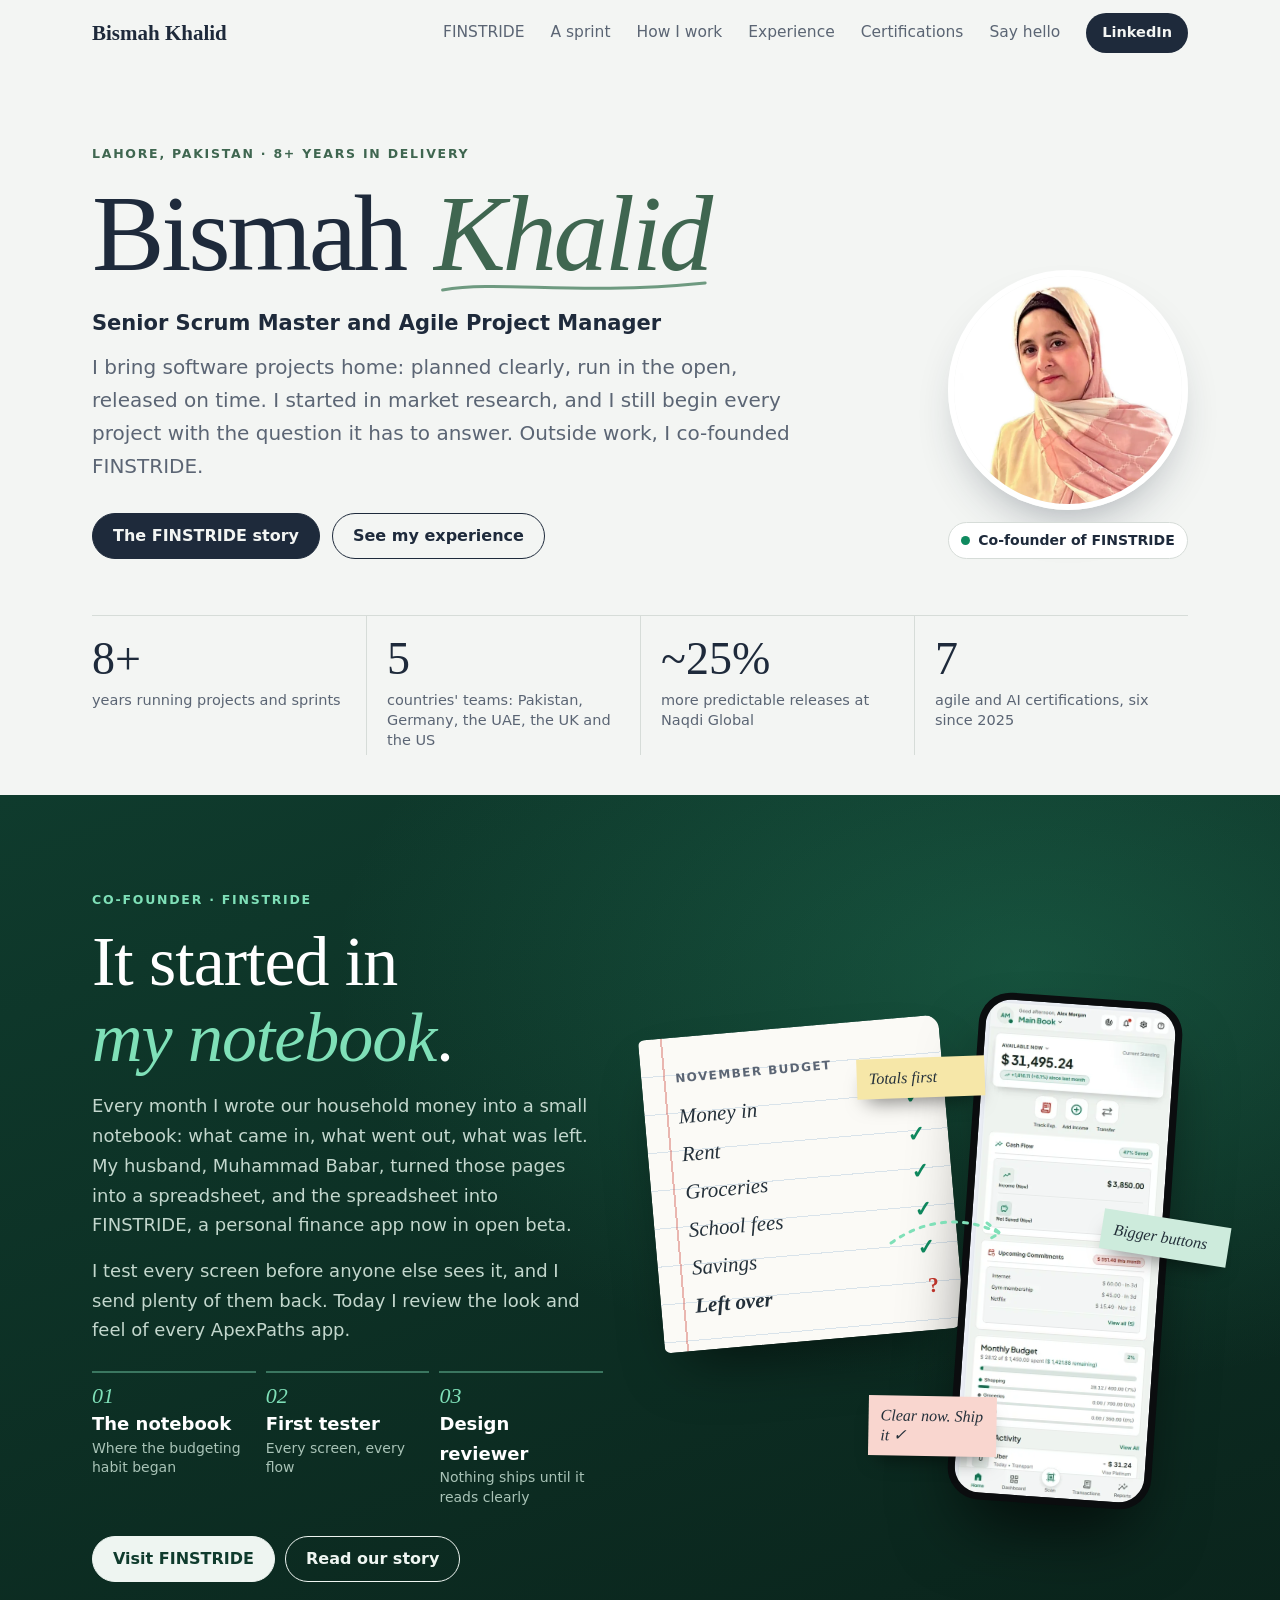
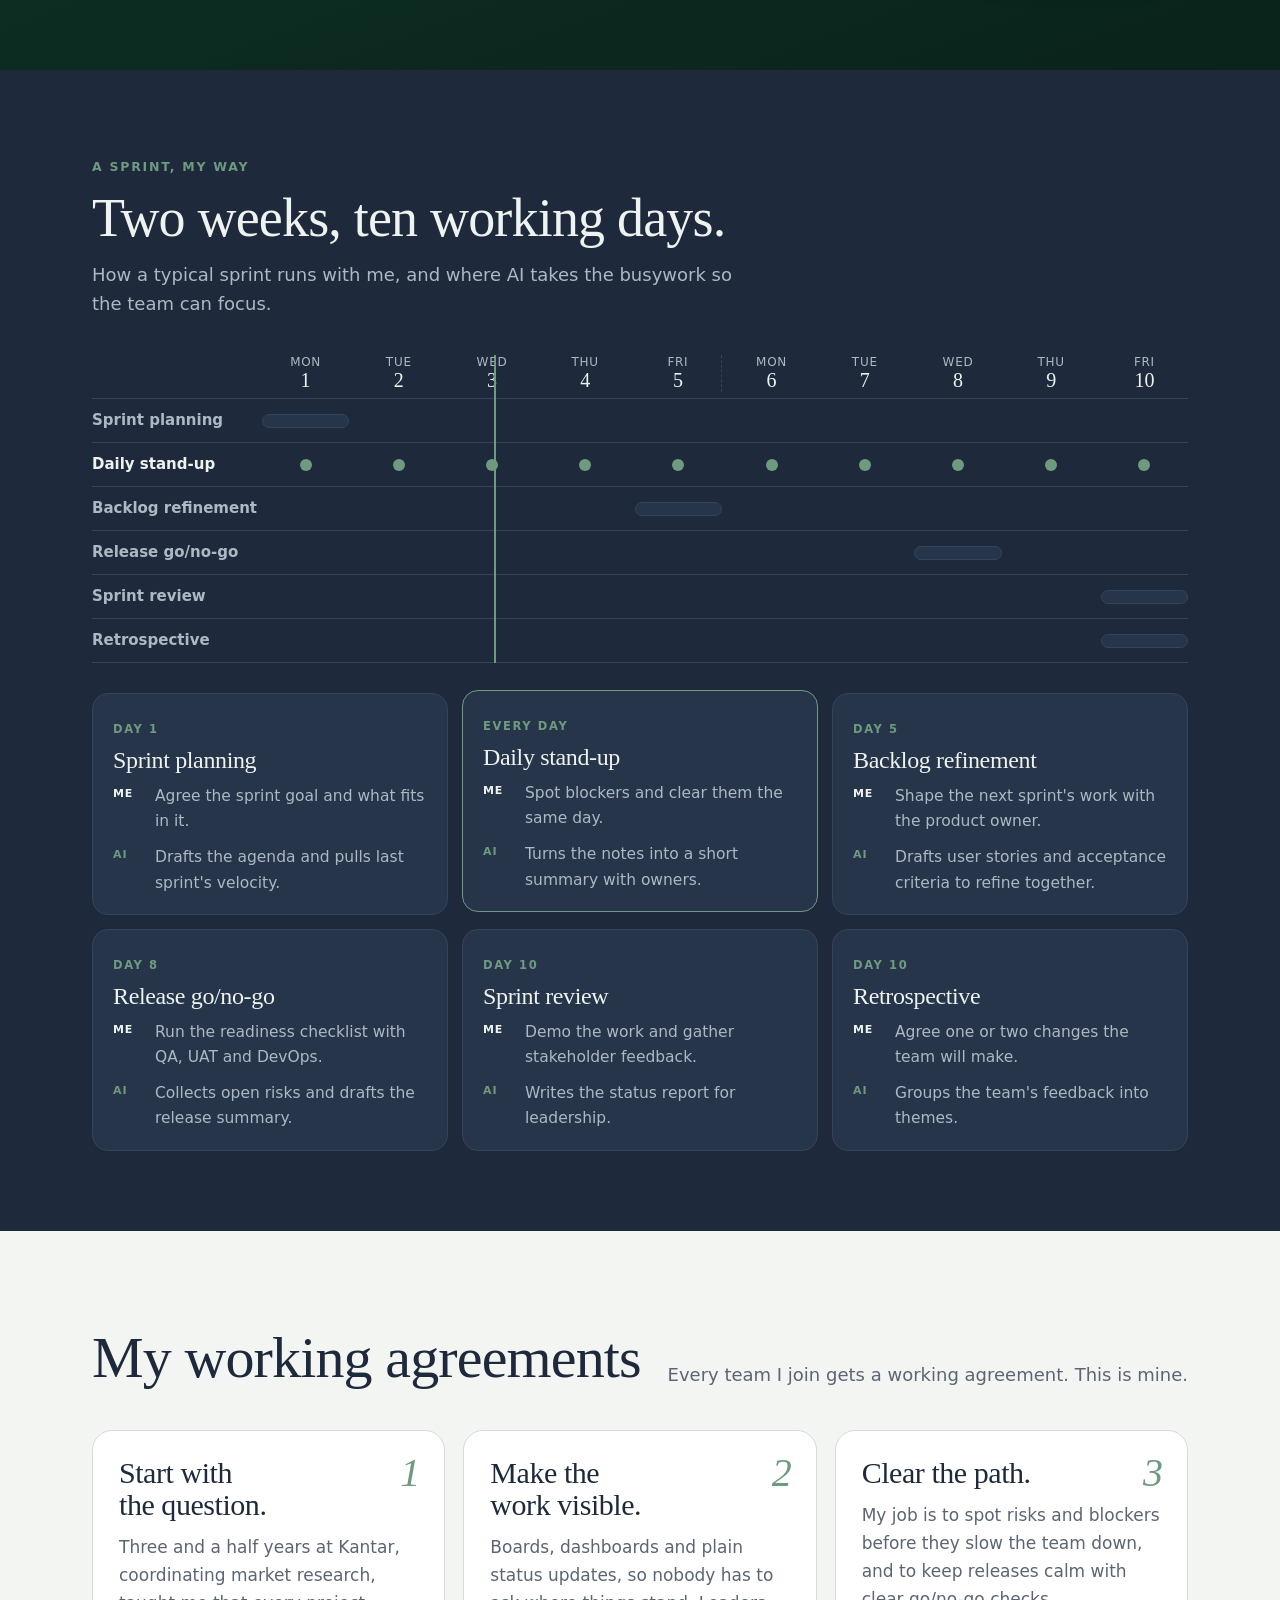
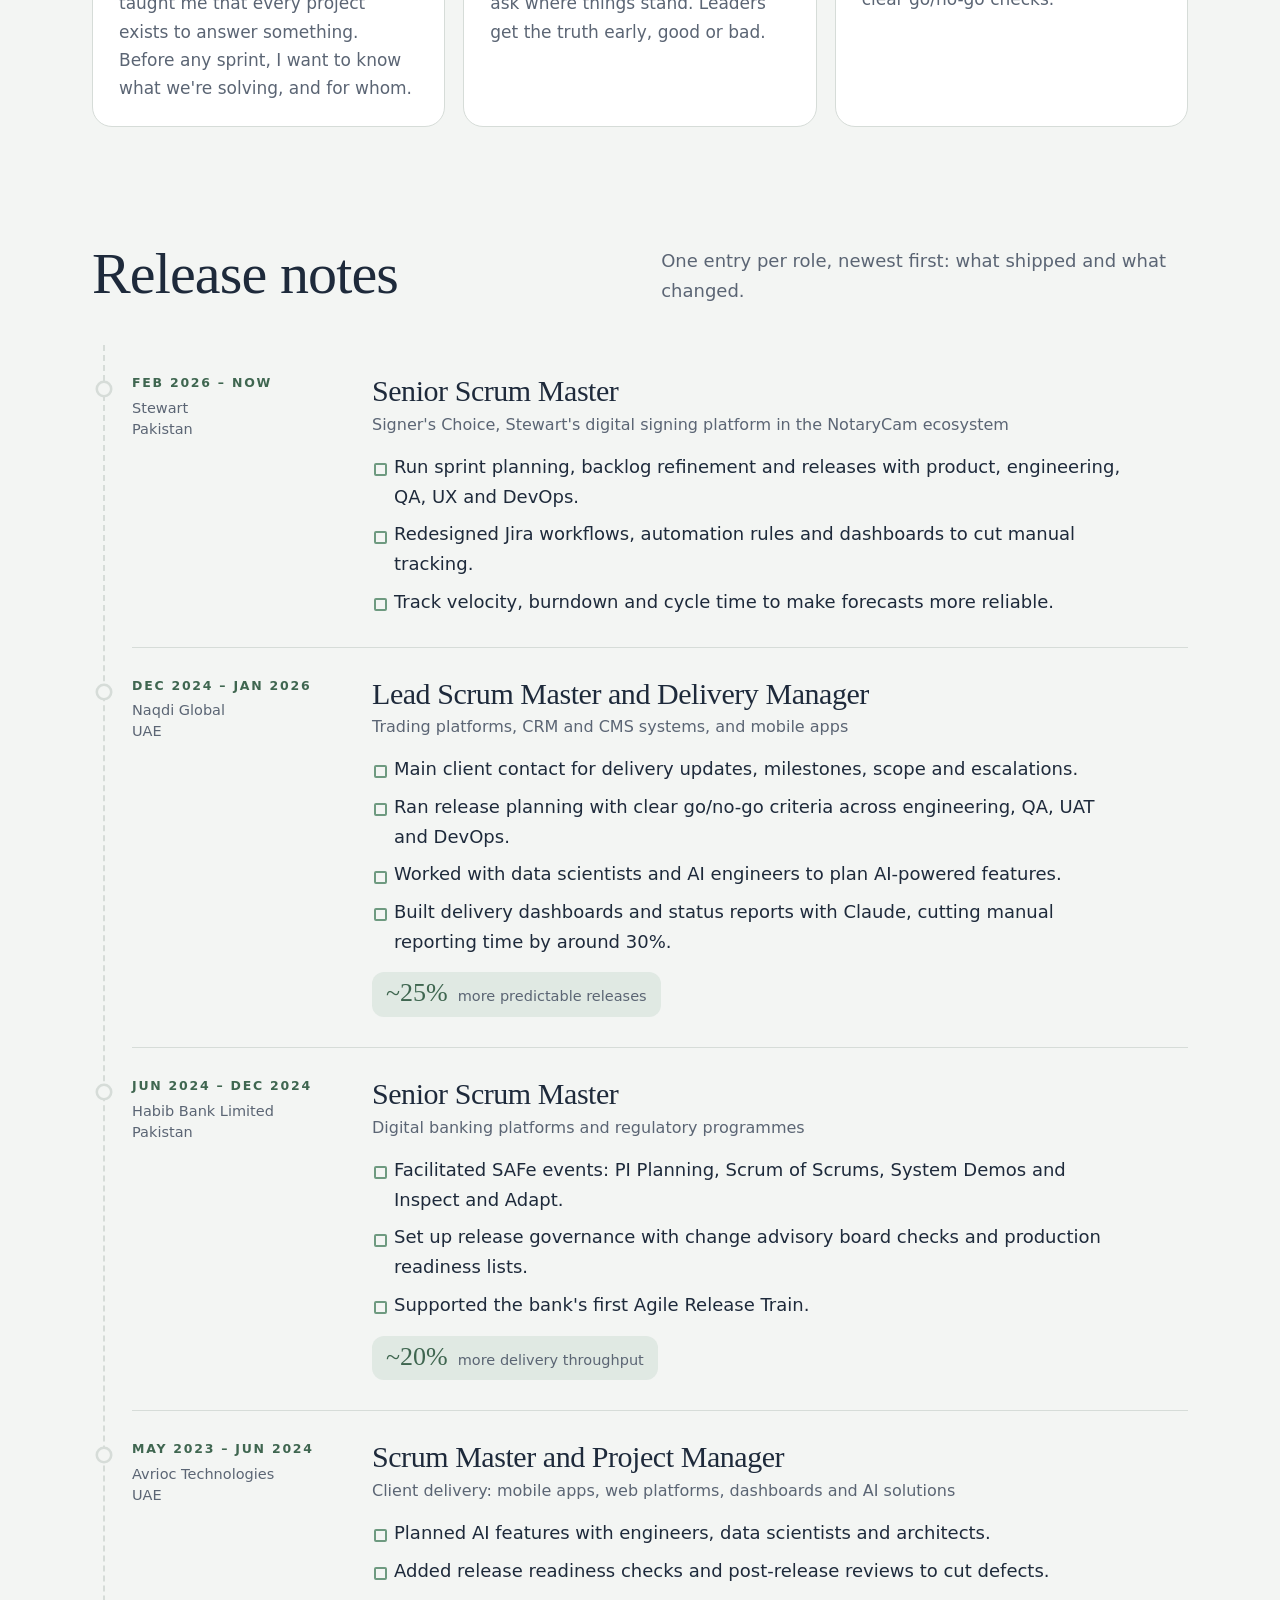
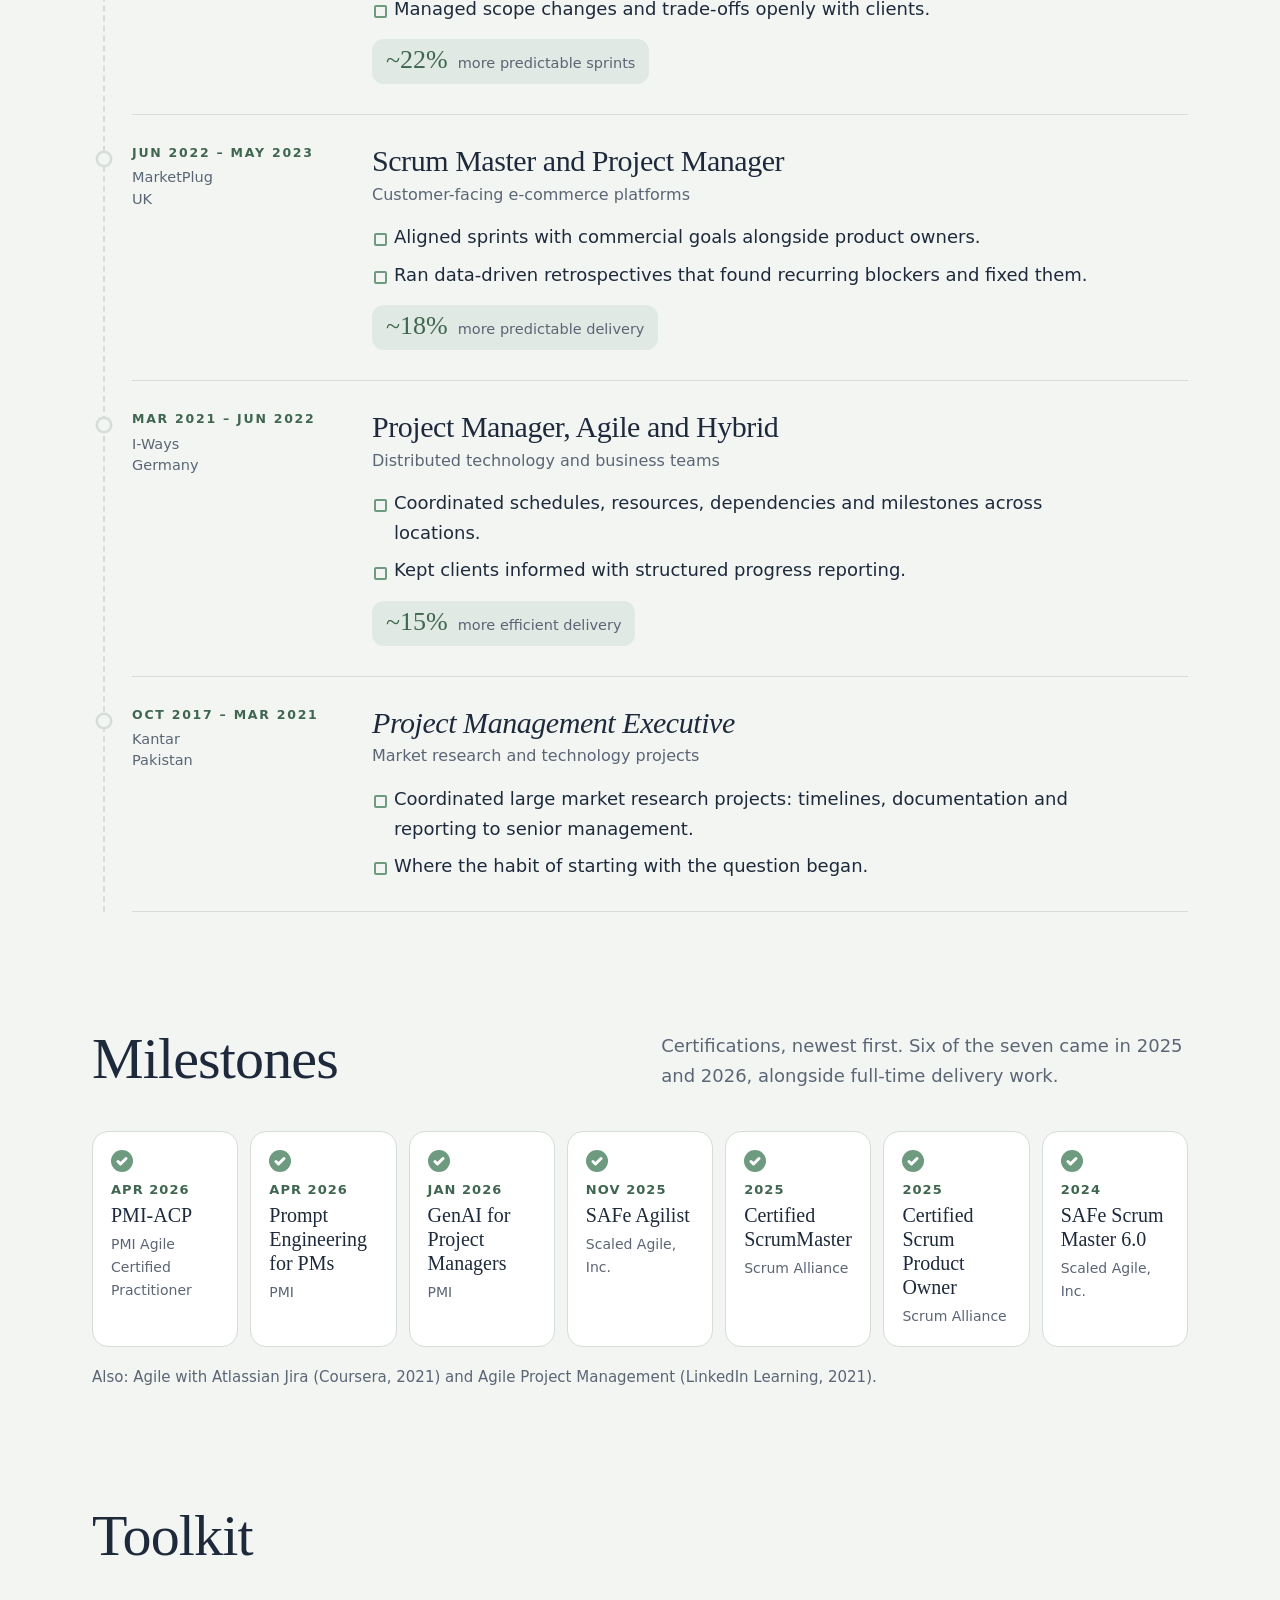
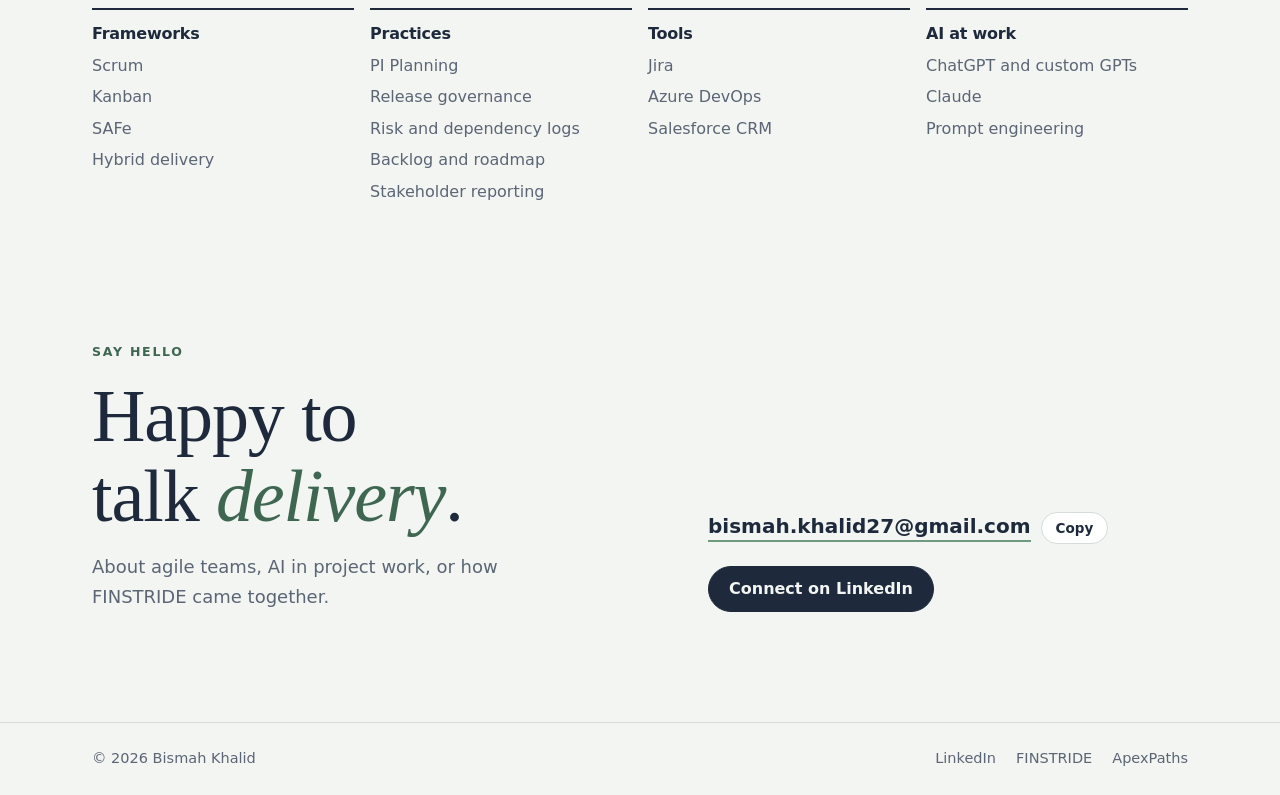
==== commit 3525600f: "Profile Photo Update & Text Updates" ====
--- a/index.html
+++ b/index.html
@@ -4,19 +4,19 @@
 <meta http-equiv="Content-Security-Policy" content="default-src 'self'; img-src 'self' data:; style-src 'self' 'unsafe-inline' https://fonts.googleapis.com; font-src https://fonts.gstatic.com; script-src 'self'; base-uri 'none'; form-action 'none'">
 <meta name="referrer" content="strict-origin-when-cross-origin">
 <title>Bismah Khalid · Senior Scrum Master and Agile Project Manager</title>
-<meta name="description" content="Senior Scrum Master and Agile Project Manager with 8+ years delivering software projects for teams in the UAE, UK, Germany and Pakistan. Co-founder of FINSTRIDE.">
+<meta name="description" content="Senior Scrum Master and Agile Project Manager with 8+ years delivering software projects for teams in Pakistan, Germany, the UAE, the UK and the US. Co-founder of FINSTRIDE.">
 <link rel="canonical" href="https://bismahkhalid.github.io/">
 <meta property="og:type" content="profile">
 <meta property="og:title" content="Bismah Khalid · Senior Scrum Master and Agile Project Manager">
-<meta property="og:description" content="Senior Scrum Master and Agile Project Manager with 8+ years delivering software projects for teams in the UAE, UK, Germany and Pakistan. Co-founder of FINSTRIDE.">
+<meta property="og:description" content="Senior Scrum Master and Agile Project Manager with 8+ years delivering software projects for teams in Pakistan, Germany, the UAE, the UK and the US. Co-founder of FINSTRIDE.">
 <meta property="og:url" content="https://bismahkhalid.github.io/">
-<meta property="og:image" content="https://bismahkhalid.github.io/img/bismah.webp">
+<meta property="og:image" content="https://bismahkhalid.github.io/img/bismah-v2.webp">
 <meta property="og:image:alt" content="Bismah Khalid">
 <meta name="twitter:card" content="summary">
 <link rel="icon" type="image/svg+xml" href="/favicon.svg">
 <link rel="preconnect" href="https://fonts.googleapis.com">
 <link href="https://fonts.googleapis.com/css2?family=Newsreader:opsz,wght@6..72,400..700&family=Source+Sans+3:wght@400..700&display=swap" rel="stylesheet">
-<link rel="stylesheet" href="/css/site.css?v=2">
+<link rel="stylesheet" href="/css/site.css?v=3">
 <script type="application/ld+json">{"@context":"https://schema.org","@type":"Person","name":"Bismah Khalid","jobTitle":"Senior Scrum Master and Agile Project Manager","url":"https://bismahkhalid.github.io/","address":{"@type":"PostalAddress","addressLocality":"Lahore","addressCountry":"PK"},"sameAs":["https://www.linkedin.com/in/bismah-khalid","https://apexpaths.co"]}</script>
 </head>
 <body>
@@ -39,11 +39,11 @@
       <p class="lede">I bring software projects home: planned clearly, run in the open, released on time. I started in market research, and I still begin every project with the question it has to answer. Outside work, I co-founded FINSTRIDE.</p>
       <div class="cta"><a class="btn solid" href="#finstride">The FINSTRIDE story</a><a class="btn" href="#roles">See my experience</a></div>
     </div>
-    <figure class="portrait"><img src="/img/bismah.webp" alt="Bismah Khalid" width="400" height="400"><figcaption><a class="cof" href="#finstride"><i></i>Co-founder of FINSTRIDE</a></figcaption></figure>
+    <figure class="portrait"><img src="/img/bismah-v2.webp" alt="Bismah Khalid" width="600" height="600"><figcaption><a class="cof" href="#finstride"><i></i>Co-founder of FINSTRIDE</a></figcaption></figure>
   </div>
   <div class="stats">
     <div class="stat"><b data-n="8" data-suf="+">8+</b><span>years running projects and sprints</span></div>
-    <div class="stat"><b data-n="4">4</b><span>countries' teams: UAE, UK, Germany, Pakistan</span></div>
+    <div class="stat"><b data-n="5">5</b><span>countries' teams: Pakistan, Germany, the UAE, the UK and the US</span></div>
     <div class="stat"><b data-n="25" data-pre="~" data-suf="%">~25%</b><span>more predictable releases at Naqdi Global</span></div>
     <div class="stat"><b data-n="7">7</b><span>agile and AI certifications, six since 2025</span></div>
   </div>
@@ -186,5 +186,5 @@
 </main>
 
 <footer><div class="wrap"><span>© 2026 Bismah Khalid</span><nav><a href="https://www.linkedin.com/in/bismah-khalid" target="_blank" rel="noopener">LinkedIn</a><a href="https://apexpaths.co/finstride" target="_blank" rel="noopener">FINSTRIDE</a><a href="https://apexpaths.co" target="_blank" rel="noopener">ApexPaths</a></nav></div></footer>
-<script src="/js/site.js?v=2" defer></script>
+<script src="/js/site.js?v=3" defer></script>
 </body></html>
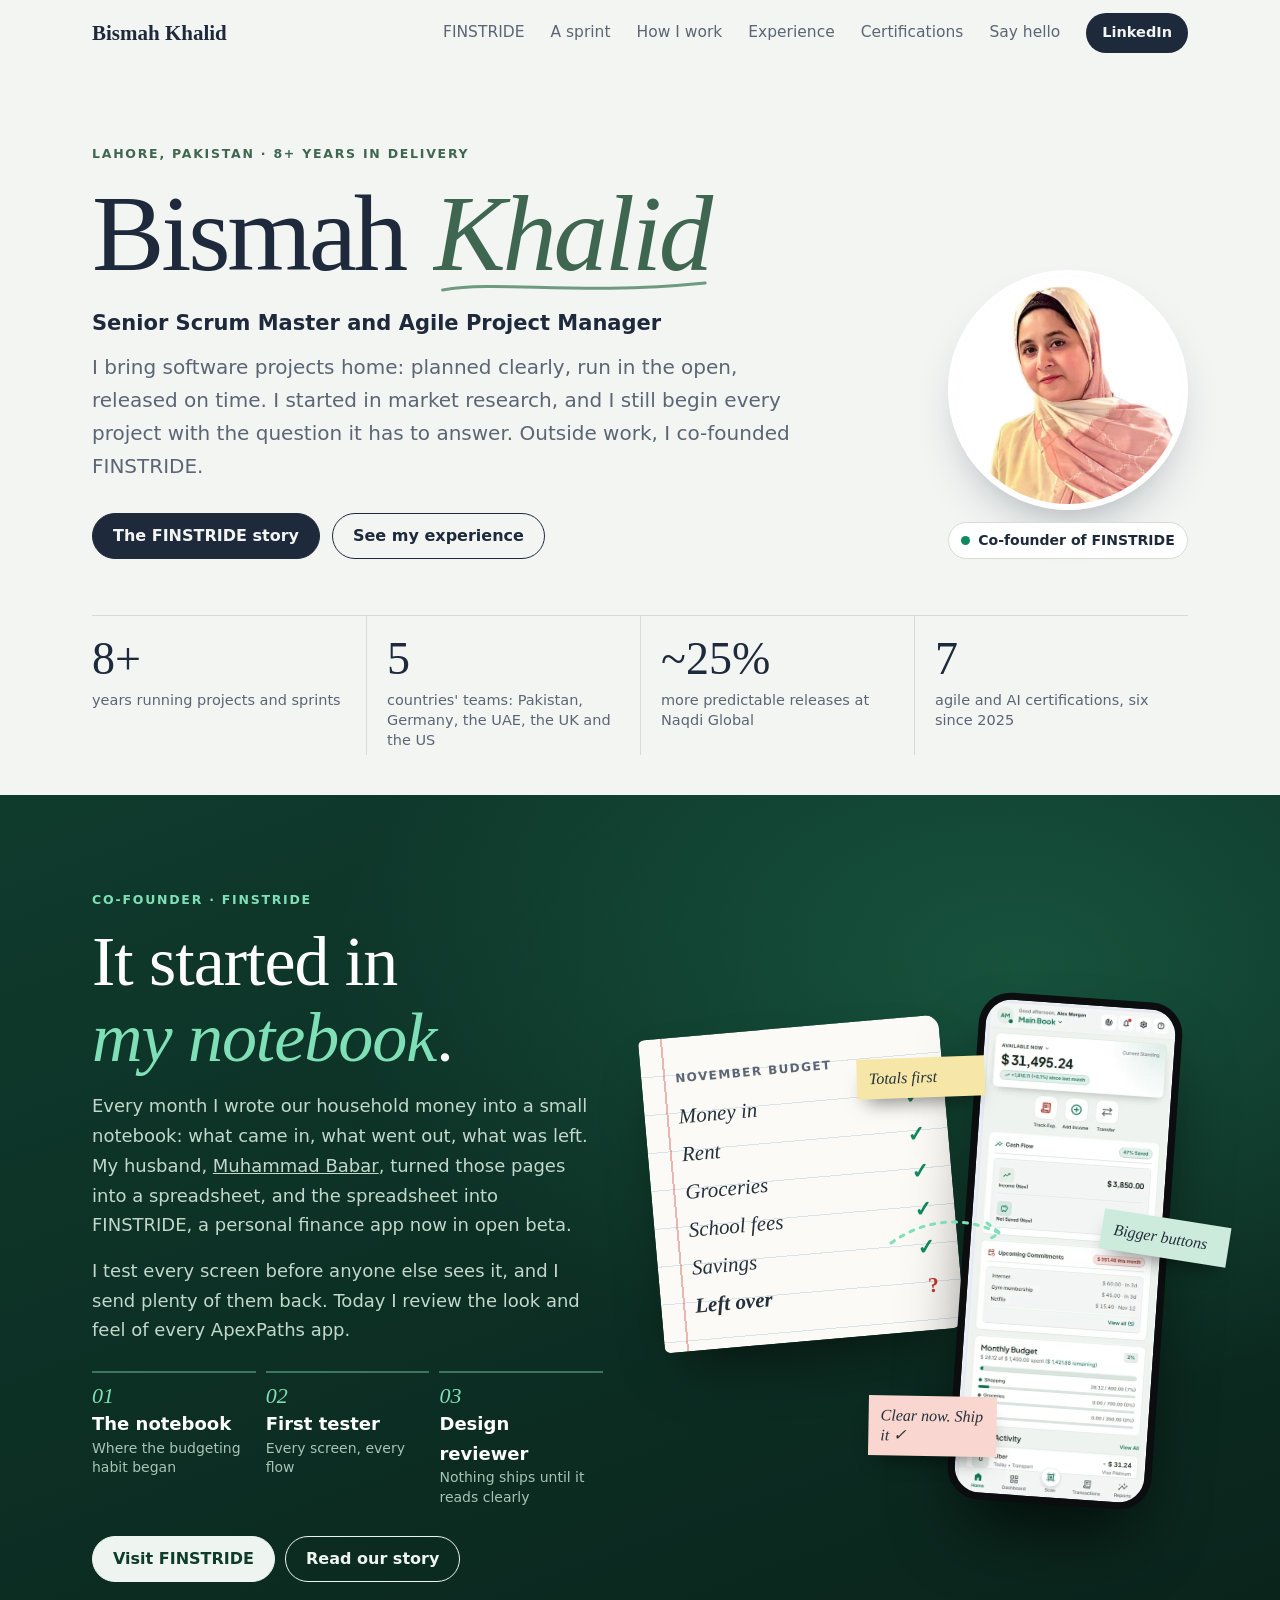
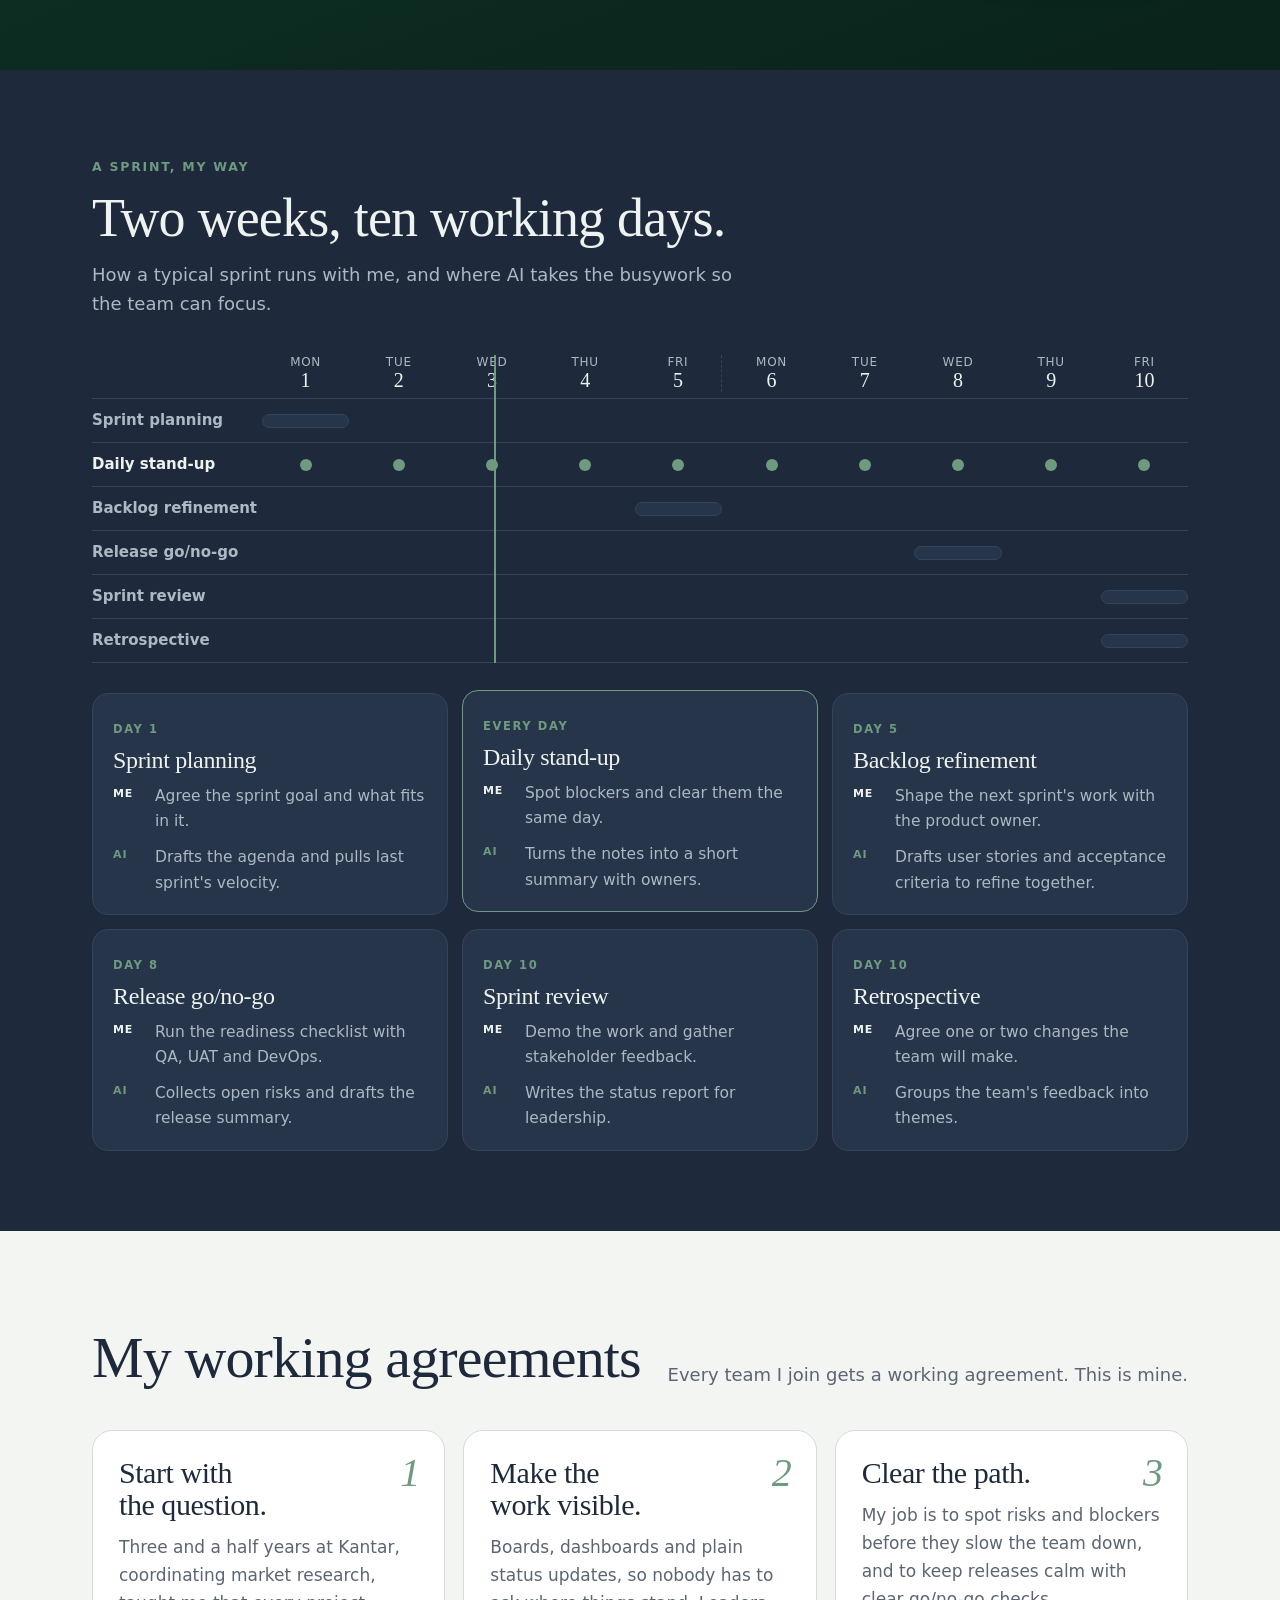
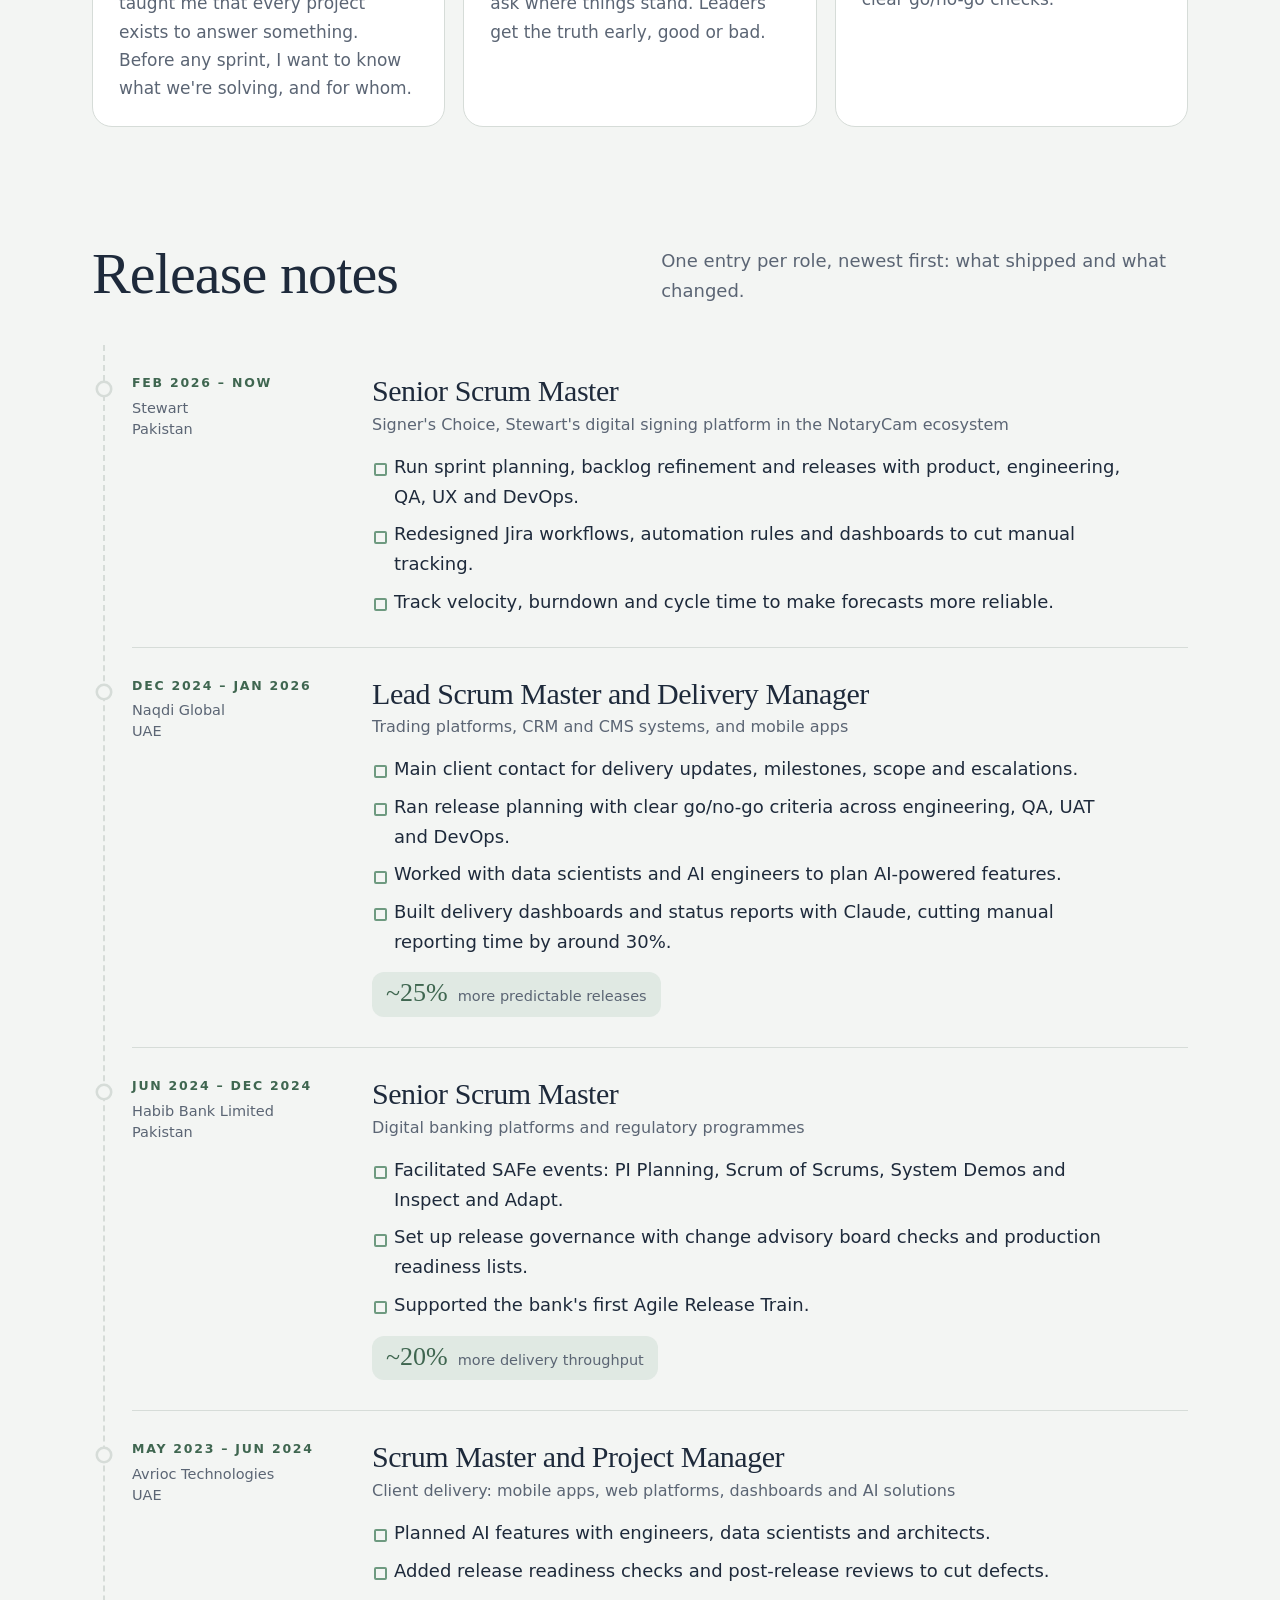
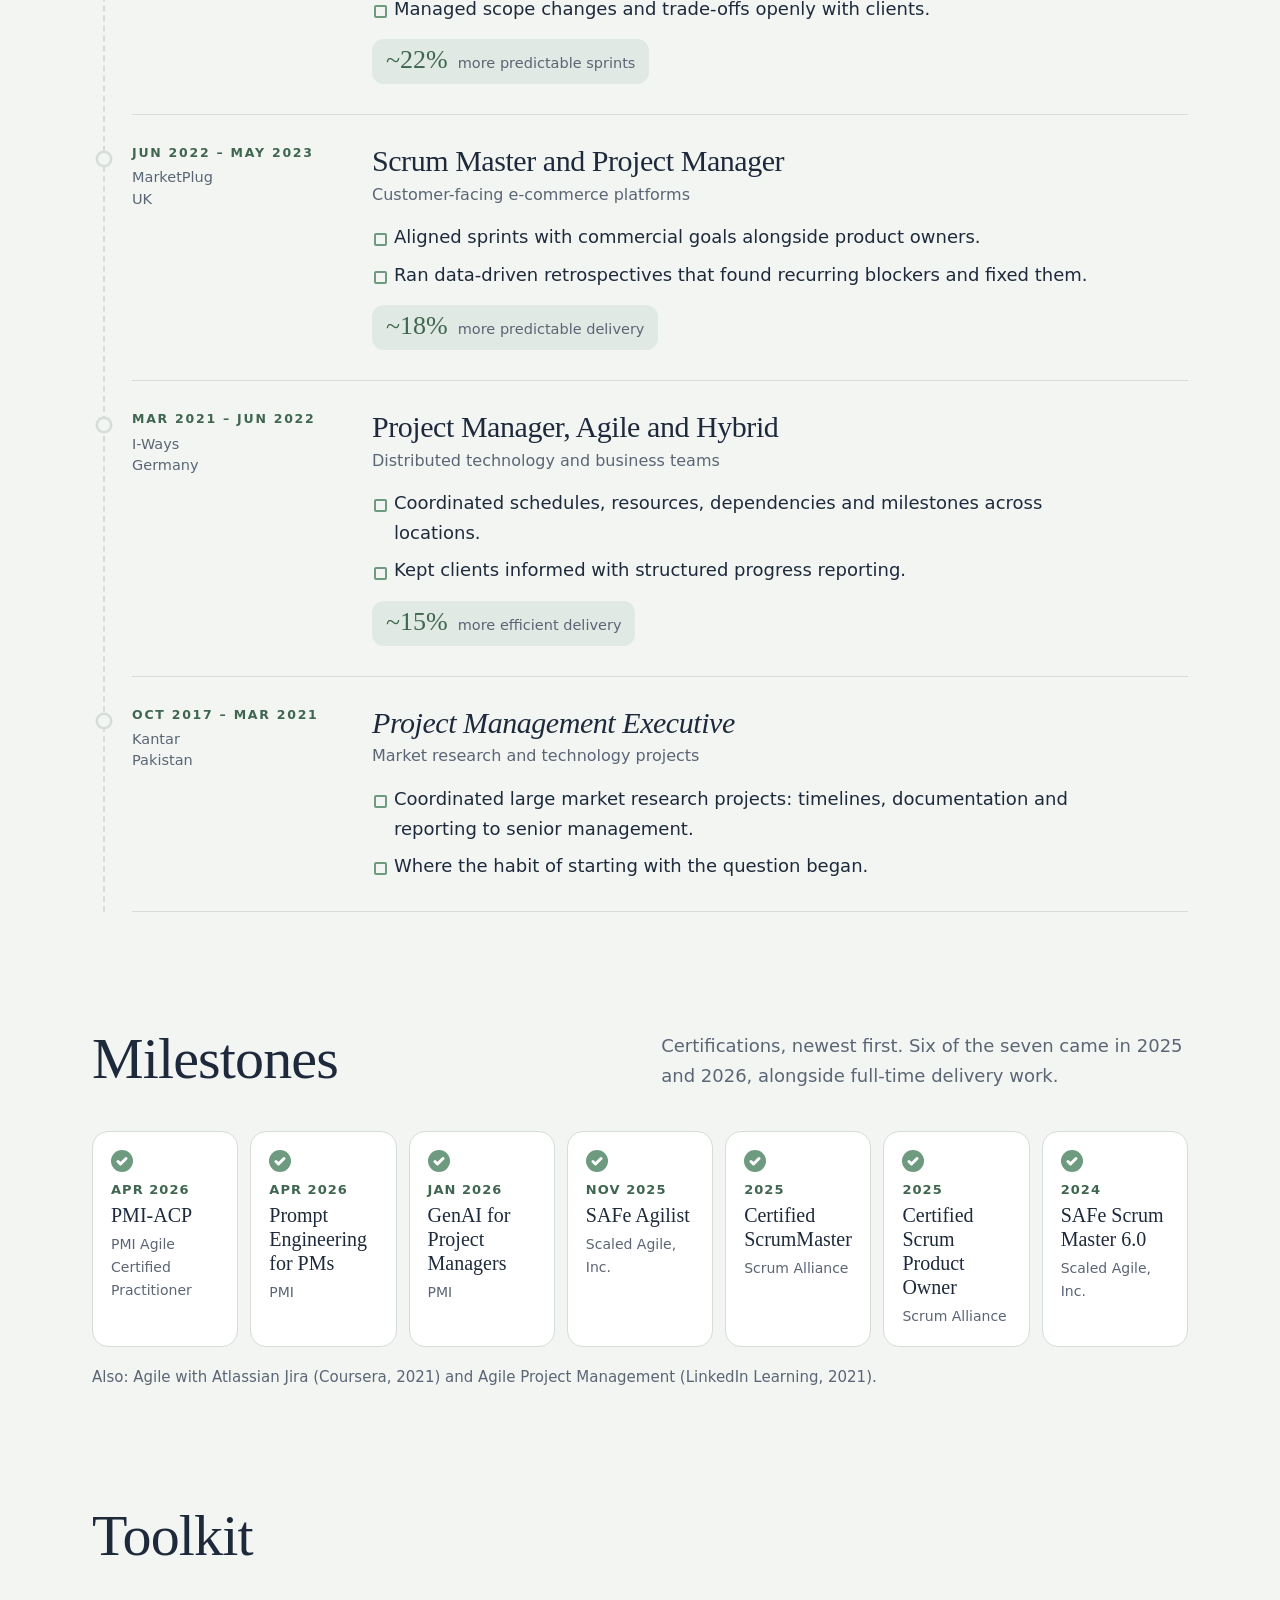
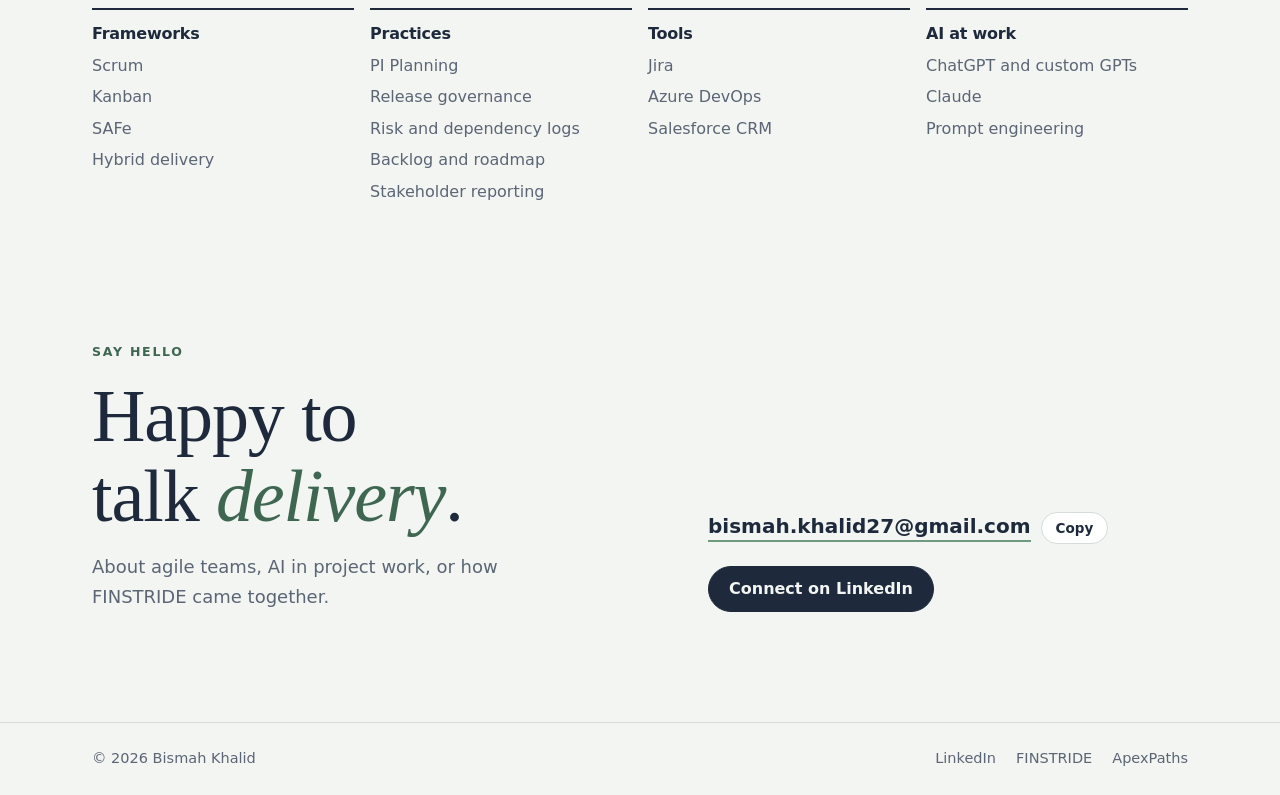
==== commit 133c7612: "Add files via upload" ====
--- a/index.html
+++ b/index.html
@@ -5,19 +5,19 @@
 <meta name="referrer" content="strict-origin-when-cross-origin">
 <title>Bismah Khalid · Senior Scrum Master and Agile Project Manager</title>
 <meta name="description" content="Senior Scrum Master and Agile Project Manager with 8+ years delivering software projects for teams in Pakistan, Germany, the UAE, the UK and the US. Co-founder of FINSTRIDE.">
-<link rel="canonical" href="https://bismahkhalid.github.io/">
+<link rel="canonical" href="https://bismahkhalid27.github.io/">
 <meta property="og:type" content="profile">
 <meta property="og:title" content="Bismah Khalid · Senior Scrum Master and Agile Project Manager">
 <meta property="og:description" content="Senior Scrum Master and Agile Project Manager with 8+ years delivering software projects for teams in Pakistan, Germany, the UAE, the UK and the US. Co-founder of FINSTRIDE.">
-<meta property="og:url" content="https://bismahkhalid.github.io/">
-<meta property="og:image" content="https://bismahkhalid.github.io/img/bismah-v2.webp">
+<meta property="og:url" content="https://bismahkhalid27.github.io/">
+<meta property="og:image" content="https://bismahkhalid27.github.io/img/bismah-v2.webp">
 <meta property="og:image:alt" content="Bismah Khalid">
 <meta name="twitter:card" content="summary">
 <link rel="icon" type="image/svg+xml" href="/favicon.svg">
 <link rel="preconnect" href="https://fonts.googleapis.com">
 <link href="https://fonts.googleapis.com/css2?family=Newsreader:opsz,wght@6..72,400..700&family=Source+Sans+3:wght@400..700&display=swap" rel="stylesheet">
 <link rel="stylesheet" href="/css/site.css?v=3">
-<script type="application/ld+json">{"@context":"https://schema.org","@type":"Person","name":"Bismah Khalid","jobTitle":"Senior Scrum Master and Agile Project Manager","url":"https://bismahkhalid.github.io/","address":{"@type":"PostalAddress","addressLocality":"Lahore","addressCountry":"PK"},"sameAs":["https://www.linkedin.com/in/bismah-khalid","https://apexpaths.co"]}</script>
+<script type="application/ld+json">{"@context":"https://schema.org","@type":"Person","name":"Bismah Khalid","jobTitle":"Senior Scrum Master and Agile Project Manager","url":"https://bismahkhalid27.github.io/","address":{"@type":"PostalAddress","addressLocality":"Lahore","addressCountry":"PK"},"sameAs":["https://www.linkedin.com/in/bismah-khalid","https://apexpaths.co"]}</script>
 </head>
 <body>
 <a class="skip" href="#top">Skip to content</a>
@@ -54,7 +54,7 @@
     <div class="spot-txt">
       <span class="lab">Co-founder · FINSTRIDE</span>
       <h2>It started in <em>my notebook</em>.</h2>
-      <p>Every month I wrote our household money into a small notebook: what came in, what went out, what was left. My husband, Muhammad Babar, turned those pages into a spreadsheet, and the spreadsheet into FINSTRIDE, a personal finance app now in open beta.</p>
+      <p>Every month I wrote our household money into a small notebook: what came in, what went out, what was left. My husband, <a href="https://mbabar90.github.io/" target="_blank" rel="noopener">Muhammad Babar</a>, turned those pages into a spreadsheet, and the spreadsheet into FINSTRIDE, a personal finance app now in open beta.</p>
       <p>I test every screen before anyone else sees it, and I send plenty of them back. Today I review the look and feel of every ApexPaths app.</p>
       <ol class="steps">
         <li><b>The notebook</b><span>Where the budgeting habit began</span></li>
